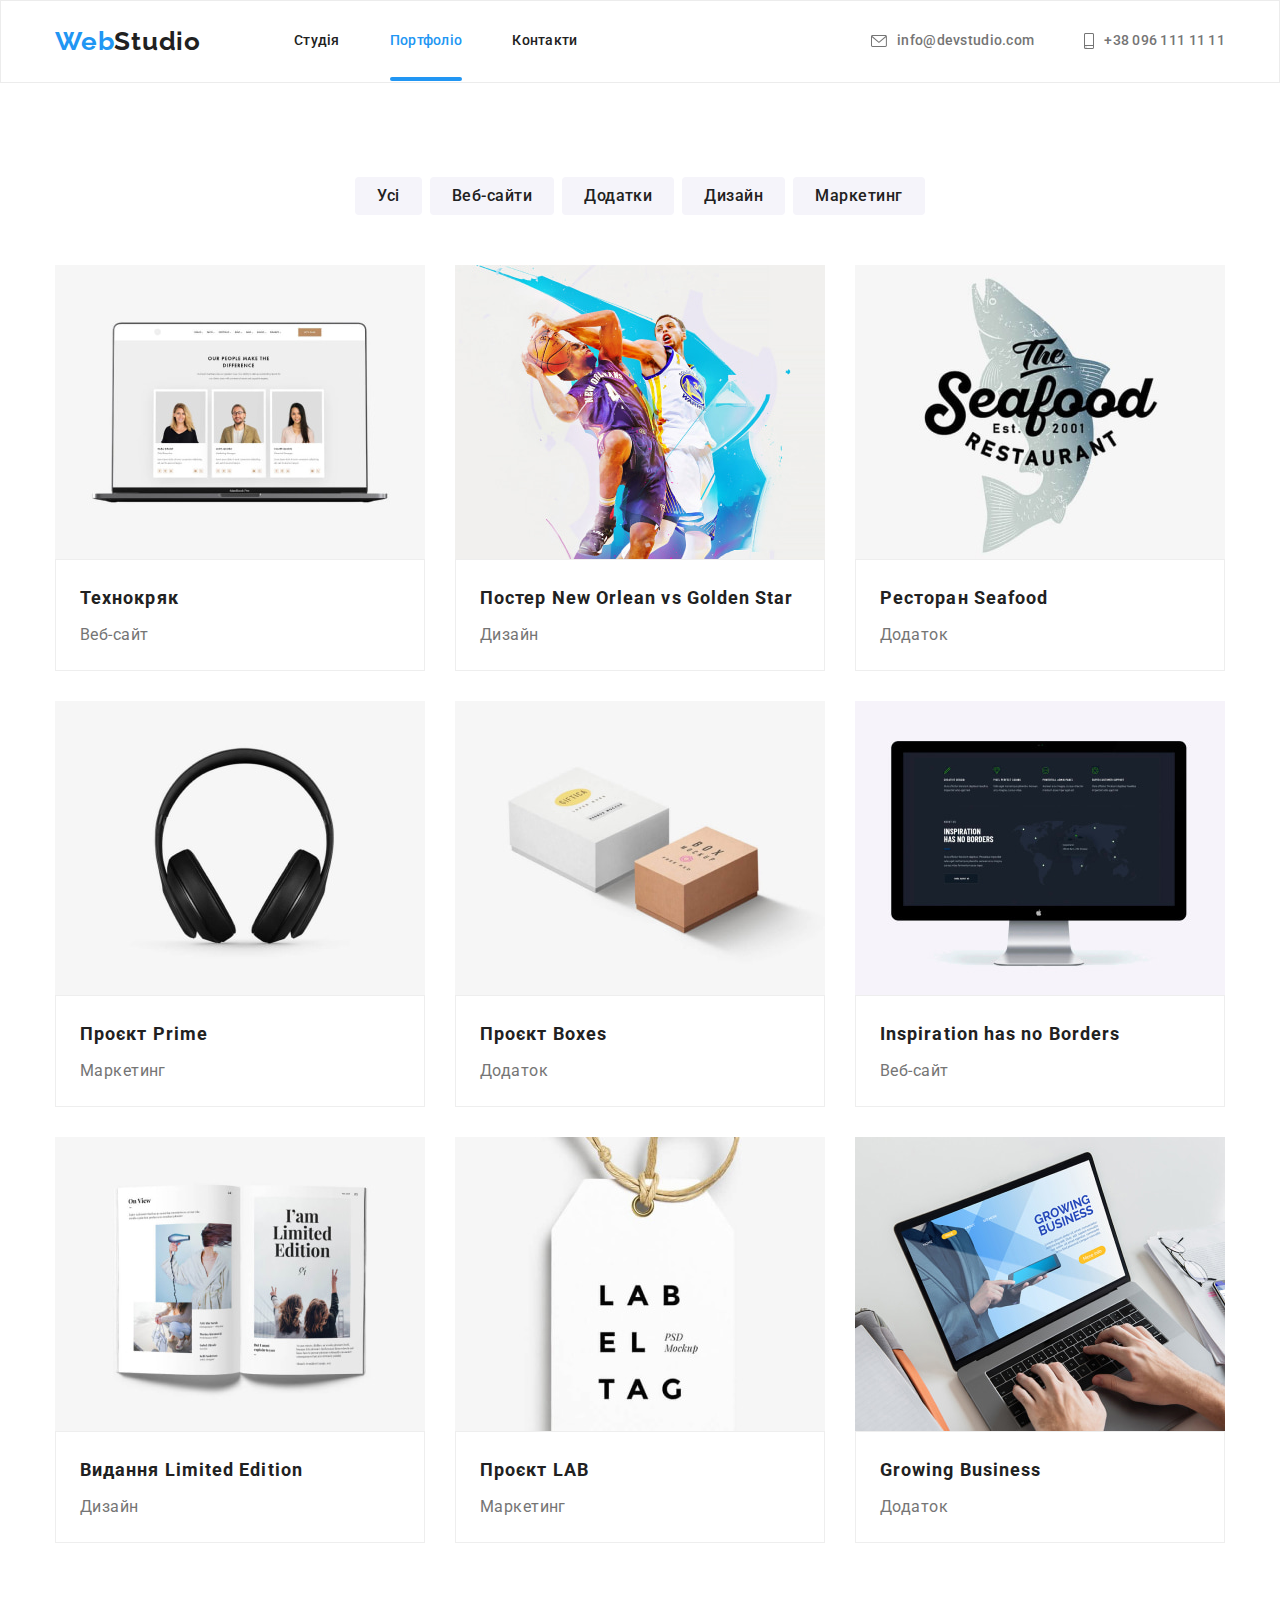
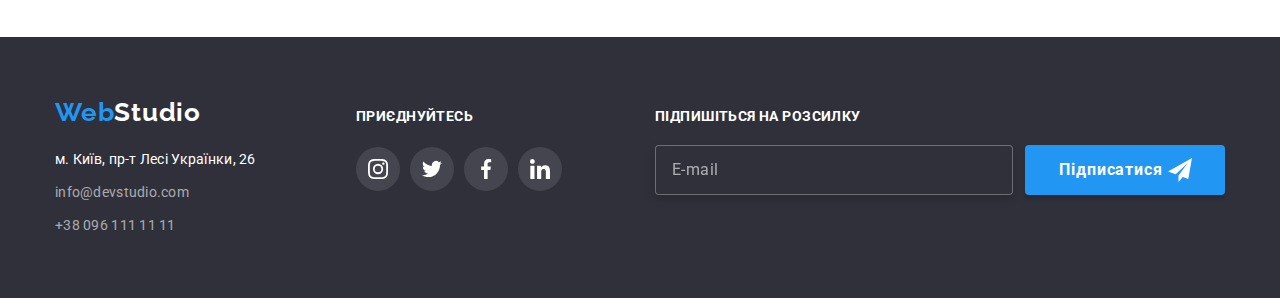
==== portfolio.html @ 5aba40a7 "Initial commit" ====
<!DOCTYPE html>
<html lang="uk">

<head>
  <meta charset="UTF-8" />
  <meta http-equiv="X-UA-Compatible" content="IE=edge" />
  <meta name="viewport" content="width=device-width, initial-scale=1.0" />
  <title>Document</title>
  <link rel="preconnect" href="https://fonts.googleapis.com" />
  <link rel="preconnect" href="https://fonts.gstatic.com" crossorigin />
  <link href="https://fonts.googleapis.com/css2?family=Raleway:wght@700&family=Roboto:wght@400;500;700;900&display=swap"
    rel="stylesheet" />
  <link rel="stylesheet"
    href="https://cdnjs.cloudflare.com/ajax/libs/modern-normalize/1.1.0/modern-normalize.min.css" />
  <!-- <link rel="stylesheet" href="./css/styles.css" /> -->
  <link rel="stylesheet" href="./css/main.min.css">
</head>

<body>
  <!-- Шапка-->
  <header class="header">
    <div class="header__container container">
      <nav class="header__navigation">
        <a href="./index.html" class="logo link">Web<span class="logo__icon">Studio</span> </a>
        <!-- Навигація сайта -->
        <ul class="menu heder__menu list">
          <li class="item "><a href="./index.html" class="link">Студія</a></li>
          <li class="item"><a href="./portfolio.html" class="link current">Портфоліо</a></li>
          <li class="item"><a href="#" class="link">Контакти</a></li>
        </ul>
      </nav>
      <ul class="connect header__connect list">
        <li class="connect__item">
          <a href="mailto:info@devstudio.com" class="connect__link link">
            <svg class="connect__symbol" height="12px" width=" 16px">
              <use href=" ./images/symbol.svg#icon-envelope">
              </use>
            </svg>info@devstudio.com</a>
        </li>
        <li class="connect__item">
          <a href="tel:+380961111111" class="connect__link link">
            <svg class="connect__symbol" width="10px" height="16px">
              <use href=" ./images/symbol.svg#icon-smartphone">
              </use>
            </svg>+38 096 111 11 11
          </a>
        </li>
      </ul>
    </div>
  </header>
  <main>
    <section class="portfolio">
      <div class="container">
        <ul class="portfolio-menu list">
          <li><button type="button" value="Усі" class="portfolio-btn">Усі</button></li>
          <li>
            <button type="button" value="Веб-сайти" class="portfolio-btn">Веб-сайти</button>
          </li>
          <li><button type="button" value="Додатки" class="portfolio-btn">Додатки</button></li>
          <li><button type="button" value="Дизайн" class="portfolio-btn">Дизайн</button></li>
          <li>
            <button type="button" value="Маркетинг" class="portfolio-btn">Маркетинг</button>
          </li>
        </ul>
        <h1 class="visually-hidden">Портфоліо</h1>
        <ul class="portfolio-list list">
          <li class="flex-element">
            <a href="" class="portfolio-link link">
              <div class="portfolio-block">
                <p class="portfolio-text">Ресурс пропонує комплексні пропозиції з різним рівнем функціоналу та сервісів.
                  Все це дозволить
                  відвідувачу отримати
                  вичерпні відомості про компанію чи приватну особу.</p>
                <img class="img" src="./images/portfolio-img-1.jpg" alt="фото з зображенням ноутбуку" width="370" />
              </div>
              <div class="portfolio-item">
                <h2 class="portfolio-title">Технокряк</h2>
                <p class="portfolio-subtitle">Веб-сайт</p>
              </div>
            </a>
          </li>
          <li class="flex-element">
            <a href="" class="portfolio-link link">
              <div class="portfolio-block">
                <p class="portfolio-text">Ресурс пропонує комплексні пропозиції з різним рівнем функціоналу та сервісів.
                  Все
                  це дозволить
                  відвідувачу отримати
                  вичерпні відомості про компанію чи приватну особу.</p>
                <img src="./images/portfolio-img-2.jpg" alt="фото баскетболист кидає м'яч" width="370" />
              </div>
              <div class="portfolio-item">
                <h2 class="portfolio-title">Постер New Orlean vs Golden Star</h2>
                <p class="portfolio-subtitle">Дизайн</p>
              </div>
            </a>
          </li>
          <li class="flex-element">
            <a href="" class="portfolio-link link">
              <div class="portfolio-block">
                <p class="portfolio-text">Ресурс пропонує комплексні пропозиції з різним рівнем функціоналу та сервісів.
                  Все
                  це дозволить
                  відвідувачу отримати
                  вичерпні відомості про компанію чи приватну особу.</p>
                <img src="./images/portfolio-img-3.jpg" alt="логотип siafood" width="370" />
              </div>
              <div class="portfolio-item">
                <h2 class="portfolio-title">Ресторан Seafood</h2>
                <p class="portfolio-subtitle">Додаток</p>
              </div>
            </a>
          </li>
          <li class="flex-element">
            <a href="" class="portfolio-link link">
              <div class="portfolio-block">
                <p class="portfolio-text">Ресурс пропонує комплексні пропозиції з різним рівнем функціоналу та сервісів.
                  Все
                  це дозволить
                  відвідувачу отримати
                  вичерпні відомості про компанію чи приватну особу.</p>
                <img src="./images/portfolio-img-4.jpg" alt="фото навушників" width="370" />
              </div>
              <div class="portfolio-item">
                <h2 class="portfolio-title">Проєкт Prime</h2>
                <p class="portfolio-subtitle">Маркетинг</p>
              </div>
            </a>
          </li>
          <li class="flex-element">
            <a href="" class="portfolio-link link">
              <div class="portfolio-block">
                <p class="portfolio-text">Ресурс пропонує комплексні пропозиції з різним рівнем функціоналу та сервісів.
                  Все
                  це дозволить
                  відвідувачу отримати
                  вичерпні відомості про компанію чи приватну особу.</p>
                <img src="./images/portfolio-img-5.jpg" alt="фото упаковочних боксів" width="370" />
              </div>
              <div class="portfolio-item">
                <h2 class="portfolio-title">Проєкт Boxes</h2>
                <p class="portfolio-subtitle">Додаток</p>
              </div>
            </a>
          </li>
          <li class="flex-element">
            <a href="" class="portfolio-link link">
              <div class="portfolio-block">
                <p class="portfolio-text">Ресурс пропонує комплексні пропозиції з різним рівнем функціоналу та сервісів.
                  Все
                  це дозволить
                  відвідувачу отримати
                  вичерпні відомості про компанію чи приватну особу.</p>
                <img src="./images/portfolio-img-6.jpg" alt="фото комп'ютера Imac" width="370" />
              </div>
              <div class="portfolio-item">
                <h2 class="portfolio-title">Inspiration has no Borders</h2>
                <p class="portfolio-subtitle">Веб-сайт</p>
              </div>
            </a>
          </li>
          <li class="flex-element">
            <a href="" class="portfolio-link link">
              <div class="portfolio-block">
                <p class="portfolio-text">Ресурс пропонує комплексні пропозиції з різним рівнем функціоналу та сервісів.
                  Все
                  це дозволить
                  відвідувачу отримати
                  вичерпні відомості про компанію чи приватну особу.</p>
                <img src="./images/portfolio-img-7.jpg" alt="" width="370" />
              </div>
              <div class="portfolio-item">
                <h2 class="portfolio-title">Видання Limited Edition</h2>
                <p class="portfolio-subtitle">Дизайн</p>
              </div>
            </a>
          </li>
          <li class="flex-element">
            <a href="" class="portfolio-link link">
              <div class="portfolio-block">
                <p class="portfolio-text">Ресурс пропонує комплексні пропозиції з різним рівнем функціоналу та сервісів.
                  Все
                  це дозволить
                  відвідувачу отримати
                  вичерпні відомості про компанію чи приватну особу.</p>
                <img src="./images/portfolio-img-8.jpg" alt="" width="370" />
              </div>
              <div class="portfolio-item">
                <h2 class="portfolio-title">Проєкт LAB</h2>
                <p class="portfolio-subtitle">Маркетинг</p>
              </div>
            </a>
          </li>
          <li class="flex-element">
            <a href="" class="portfolio-link link">
              <div class="portfolio-block">
                <p class="portfolio-text">Ресурс пропонує комплексні пропозиції з різним рівнем функціоналу та сервісів.
                  Все
                  це дозволить
                  відвідувачу отримати
                  вичерпні відомості про компанію чи приватну особу.</p>
                <img src="./images/portfolio-img-9.jpg" alt="" width="370" />
              </div>
              <div class="portfolio-item">
                <h2 class="portfolio-title">Growing Business</h2>
                <p class="portfolio-subtitle">Додаток</p>
              </div>
            </a>
          </li>
        </ul>
      </div>
    </section>
  </main>
  <!------------------------------------ footer ------------------------------------>
  <footer class="footer">
    <div class="container">
      <div class="container-logo">
        <a href="./index.html" class="logo link">Web<span class="footer-logo">Studio</span> </a>
        <address>
          <ul class="footer-link list">
            <li class="footer-item">
              <a href="https://goo.gl/maps/CPtrU1FHBa2aNyZL9" target="_blank" rel="noopener noreferrer nofollow"
                class="portfolio-adress link">м. Київ, пр-т Лесі Українки, 26</a>
            </li>
            <li class="footer-item">
              <a href="mailto:info@devstudio.com" class="portfolio-contacts link">info@devstudio.com</a>
            </li>
            <li class="footer-item">
              <a href="tel:+380961111111" class="portfolio-contacts link">+38 096 111 11 11</a>
            </li>
          </ul>
        </address>
      </div>
      <div class="footer-soc">
        <p class="footer-title">приєднуйтесь</p>
        <ul class="soc-list soc-list__footer list">
          <li class="soc-list__item">
            <a href="" class="soc-list__link soc-link__footer link">
              <svg class="soc-list__icon" width="20px" height="20px">
                <use href="./images/symbol.svg#icon-instagram">
                </use>
              </svg>
            </a>
          </li>
          <li class="soc-list__item">
            <a href="" class="soc-list__link soc-link__footer link">
              <svg class="soc-list__icon" width="20px" height="20px">
                <use href="./images/symbol.svg#icon-twitter"></use>
              </svg>
            </a>
          </li>
          <li class="soc-list__item">
            <a href="" class="soc-list__link soc-link__footer link">
              <svg class="soc-list__icon" width="20px" height="20px">
                <use href="./images/symbol.svg#icon-facebook"></use>
              </svg>
            </a>
          </li>
          <li class="soc-list__item">
            <a href="" class="soc-list__link soc-link__footer link">
              <svg class="soc-list__icon" width="20px" height="20px">
                <use href="./images/symbol.svg#icon-linkedin"></use>
              </svg>
            </a>
            </a>
          </li>
        </ul>
      </div>
      <div class="subscribe-container">
        <p class="subscribe-title">Підпишіться на розсилку</p>
        <form class="subscribe-form">
          <input type="text" name="user-name" class="subscribe-input" id="user-name" placeholder="E-mail">
          <button type="submit" class="subscribe-btn">Підписатися
            <svg class="subscribe-input-icon" width="24px" height="24px">
              <use href="./images/symbol.svg#icon-telegram"></use>
            </svg>
          </button>
        </form>
      </div>
    </div>
  </footer>
</body>

</html>
---- css/main.min.css ----
p,h1,h2,h3,h4,h5,h6{margin:0}ul,ol{margin:0;padding-left:0}button{display:block;cursor:pointer;border:none;border-radius:4px}address{font-style:normal;margin-top:20px}img{display:block}html{box-sizing:border-box}*,*::beffore *::after{box-sizing:inherit}.list{list-style:none;padding-left:0;margin:0}.link{text-decoration:none}body{font-family:Roboto,sans-serif;background-color:#fff;color:#757575;font-size:14px;letter-spacing:.03em}.section__title{margin-top:0;margin-bottom:50px;font-weight:700;font-size:36px;line-height:1.17;text-align:center;color:var(--main-title-color)}.clients-link,.services__text,.soc-list__link,.check-text span,.check-text,.modal-close{align-items:center;justify-content:center}:root{--main-title-color: #212121;--second-title-color: #757575;--main-btn-color: #2196f3;--main-link-color: #2196f3;--transition-timing-function: cubic-bezier(0.4, 0, 0.2, 1)}.visually-hidden{position:absolute;width:1px;height:1px;margin:-1px;border:0;padding:0;white-space:nowrap;-webkit-clip-path:inset(100%);clip-path:inset(100%);clip:rect(0 0 0 0);overflow:hidden;overflow:hidden}.container{margin-left:auto;margin-right:auto;padding:0px 15px;width:1200px}.logo{font-family:"Raleway",sans-serif;font-style:normal;font-weight:700;font-size:26px;line-height:1.19;letter-spacing:.03em;color:var(--main-link-color);transition-property:color;transition-duration:250ms;transition-timing-function:var(--transition-timing-function)}.logo__icon{color:var(--main-title-color);transition-property:color;transition-duration:250ms;transition-timing-function:var(--transition-timing-function)}.logo:hover .logo__icon,.logo:focus .logo__icon{color:var(--main-link-color)}.btn{display:inline-block;min-width:216px;font-family:inherit;font-weight:700;font-size:16px;line-height:1.88;letter-spacing:.06em;color:#fff;background-color:#2196f3;cursor:pointer;box-shadow:0px 4px 4px rgba(0,0,0,.15);border-radius:4px;padding:10px 32px;border:none;transition-property:color background-color;transition-duration:250ms;transition-timing-function:var(--transition-timing-function)}.btn.primary{color:#fff;background-color:#2196f3}.btn.secondary{color:#2196f3;background-color:#fff}.btn:hover,.btn:focus{color:var(--main-btn-color);background-color:#fff}.modal{height:581px;width:528px;background:#fff;position:absolute;top:50%;left:50%;box-shadow:0px 1px 3px rgba(0,0,0,.12),0px 1px 1px rgba(0,0,0,.14),0px 2px 1px rgba(0,0,0,.2);border-radius:4px;padding:40px;transform:scale(1) translate(-50%, -50%);transition:transform 250ms cubic-bezier(0.4, 0, 0.2, 1)}.modal-close{position:absolute;width:30px;height:30px;right:8px;top:8px;border-radius:50%;background:#fff;border:1px solid rgba(0,0,0,.1);display:flex;cursor:pointer;transition-property:fill,background-color;transition-duration:250ms;transition-timing-function:var(--transition-timing-function)}.modal-title{font-weight:700;font-size:20px;line-height:1.15;text-align:center;letter-spacing:.03em;color:#212121;margin-bottom:12px}.modal-close:hover{background-color:var(--main-link-color);fill:#fff}.modal-input{width:100%;height:40px;border:1px solid rgba(33,33,33,.2);border-radius:4px;color:#212121;font-size:16px;padding-left:42px;outline:rgba(0,0,0,0);transition-property:border-color;transition-duration:250ms;transition-timing-function:var(--transition-timing-function)}.modal-input::-moz-placeholder{font-size:12px;line-height:1.17;letter-spacing:.01em;color:rgba(117,117,117,.5)}.modal-input:-ms-input-placeholder{font-size:12px;line-height:1.17;letter-spacing:.01em;color:rgba(117,117,117,.5)}.modal-input::placeholder{font-size:12px;line-height:1.17;letter-spacing:.01em;color:rgba(117,117,117,.5)}.modal-label{font-size:12px;line-height:1.17;letter-spacing:.01em;color:#757575;display:block;margin-bottom:4px}.modal-input-icon{position:absolute;left:12px;top:50%;transform:translateY(-50%);transition-property:fill;transition-duration:250ms;transition-timing-function:var(--transition-timing-function)}.modal-input:focus{border-color:var(--main-link-color)}.modal-input:focus+.modal-input-icon{fill:var(--main-link-color)}.modal-textarea-block{display:block;margin-bottom:4px;font-size:12px}.modal-textarea{width:100%;height:120px;border:1px solid rgba(33,33,33,.2);border-radius:4px;display:block;padding:12px 16px;margin-bottom:20px;resize:none;outline:rgba(0,0,0,0);transition-property:border-color;transition-duration:250ms;transition-timing-function:var(--transition-timing-function)}.modal-textarea:focus{border-color:var(--main-link-color)}.modal-textarea::-moz-placeholder{font-size:12px;line-height:1.17;letter-spacing:.01em;color:rgba(117,117,117,.5)}.modal-textarea:-ms-input-placeholder{font-size:12px;line-height:1.17;letter-spacing:.01em;color:rgba(117,117,117,.5)}.modal-textarea::placeholder{font-size:12px;line-height:1.17;letter-spacing:.01em;color:rgba(117,117,117,.5)}.modal-field{margin-bottom:30px}.modal-btn{display:block;margin:0 auto}.input-label{font-size:12px;line-height:1.17;letter-spacing:.01em;color:#757575}.input-label span{margin-bottom:4px;display:block}.input-wrap{position:relative;margin-bottom:10px}.input-check:focus+.check-text span{border-color:var(--main-link-color)}.check-text{font-size:14px;line-height:1.71;letter-spacing:.03em;color:#757575;display:flex;gap:7px}.check-link{color:var(--main-link-color)}.check-text span{width:16px;height:15px;border:2px solid #212121;border-radius:3px;margin-right:5px;display:flex;fill:rgba(0,0,0,0)}.input-check:checked+.check-text span{background-color:var(--main-link-color);border-color:rgba(0,0,0,0);fill:#fff}.backdrop{position:fixed;top:0;left:0;width:100%;height:100%;opacity:1;background-color:rgba(0,0,0,.6);transition-property:opacity,visibility;transition-duration:250ms;transition-timing-function:var(--transition-timing-function)}.backdrop.is-hidden{opacity:0;visibility:hidden;pointer-events:none}.backdrop.is-hidden .modal{transform:translate(-50%, -50%) scale(0.7)}.subscribe-form{display:flex;position:relative}.subscribe-title{font-weight:700;font-size:14px;line-height:1.14;letter-spacing:.03em;text-transform:uppercase;color:#fff;margin-bottom:20px}.subscribe-input{width:358px;height:50px;margin-right:12px;padding-left:16px;background-color:#2f303a;border:1px solid rgba(255,255,255,.3);filter:drop-shadow(0px 4px 4px rgba(0, 0, 0, 0.15));border-radius:4px;outline:rgba(0,0,0,0);color:#fff;transition-property:border-color;transition-duration:250ms;transition-timing-function:var(--transition-timing-function)}.subscribe-input:focus{border-color:var(--main-link-color)}.subscribe-wrap{height:50px}.subscribe-btn{display:inline-block;position:relative;min-width:200px;font-family:inherit;font-weight:700;font-size:16px;line-height:1.88;letter-spacing:.06em;color:#fff;background-color:#2196f3;cursor:pointer;padding-right:34px;box-shadow:0px 4px 4px rgba(0,0,0,.15);border-radius:4px;border:none;transition-property:color,background-color;transition-duration:250ms;transition-timing-function:var(--transition-timing-function)}.subscribe-btn:hover,.subscribe-btn:focus{color:var(--main-btn-color);background-color:#fff}.subscribe-input-icon{fill:#fff;position:absolute;margin-left:5px;top:50%;transform:translateY(-50%);transition-property:fill;transition-duration:250ms;transition-timing-function:var(--transition-timing-function)}.subscribe-btn:hover .subscribe-input-icon{fill:var(--main-btn-color)}input::-moz-placeholder{font-size:16px;line-height:1.25;letter-spacing:.03em;color:rgba(255,255,255,.6)}input:-ms-input-placeholder{font-size:16px;line-height:1.25;letter-spacing:.03em;color:rgba(255,255,255,.6)}input::placeholder{font-size:16px;line-height:1.25;letter-spacing:.03em;color:rgba(255,255,255,.6)}.soc-list{display:flex;justify-content:center;gap:10px}.soc-list__item{width:44px;height:44px}.soc-list__icon{fill:currentColor}.soc-list__link:hover,.soc-list__link:focus{background-color:var(--main-link-color);color:#fff}.soc-list__link{width:100%;height:100%;border-radius:50%;display:flex}.header{padding:25px 0;border:1px solid #ececec}.header__container{display:flex}.header__navigation{display:flex;align-items:center}.heder__menu{display:flex;margin-left:93px}.menu .item:not(:last-child){margin-right:50px}.menu .link{display:block;color:var(--main-title-color);font-weight:500;line-height:1.14;letter-spacing:.02em;transition-property:color;transition-duration:250ms;transition-timing-function:var(--transition-timing-function)}.menu .link:hover,.menu .link:focus{color:#2196f3}.menu li .current{color:var(--main-link-color)}.header__connect{display:flex;align-items:center;margin-left:auto}.connect .link:hover,.connect .link:focus{color:#2196f3}.connect .connect__item+.connect__item{margin-left:50px}.connect__link{font-weight:500;line-height:1.14;letter-spacing:.02em;color:var(--second-title-color);display:flex;align-items:center;transition-property:color;transition-duration:250ms;transition-timing-function:var(--transition-timing-function)}.connect__symbol{fill:currentColor;margin-right:10px}.connect__symbol:hover,.connect__symbol:focus{color:#2196f3}.item{position:relative}.link.current::after{content:"";position:absolute;bottom:-32px;right:0;display:block;width:100%;height:4px;border-radius:2px;background:#2196f3}.container__hero{padding:200px 0;max-width:1600px;height:600px;margin:0 auto}.hero{background:#2f303a;background-image:linear-gradient(rgba(47, 48, 58, 0.4), rgba(47, 48, 58, 0.4)),url(../images/bg-hero.jpg);text-align:center;background-repeat:no-repeat;background-position:center;background-size:cover}.hero__title{width:696px;margin:0 auto;margin-bottom:30px;font-weight:900;font-size:44px;line-height:1.36;text-align:center;letter-spacing:.06em;text-transform:uppercase;color:#fff}.portfolio{padding:94px 0}.portfolio-menu{display:flex;gap:8px;justify-content:center;margin-bottom:50px}.portfolio-list{display:flex;flex-wrap:wrap;gap:30px}.portfolio-title{font-weight:700;font-size:18px;line-height:2;letter-spacing:.06em;color:var(--main-title-color)}.portfolio-subtitle{font-size:16px;line-height:1.88;color:var(--second-title-color);margin-top:4px}.portfolio-item{padding:20px 24px;border:1px solid #eee}.portfolio-btn{font-weight:500;font-size:16px;line-height:1.62;letter-spacing:.03em;text-align:center;color:var(--main-title-color);background-color:#f5f4fa;cursor:pointer;padding:6px 22px;transition-property:color,background-color,box-shadow;transition-duration:250ms;transition-timing-function:var(--transition-timing-function)}.portfolio-btn:hover,.portfolio-btn:focus{color:#fff;background-color:#2196f3;box-shadow:0px 3px 1px rgba(0,0,0,.1),0px 1px 2px rgba(0,0,0,.08),0px 2px 2px rgba(0,0,0,.12)}.portfolio-adress{line-height:1.71;letter-spacing:.02em;color:#fff;transition-property:color;transition-duration:250ms;transition-timing-function:var(--transition-timing-function)}.portfolio-adress:hover,.portfolio-adress:focus{color:#2196f3}.portfolio-contacts{line-height:1.71;letter-spacing:.02em;color:rgba(255,255,255,.6);transition-property:color,box-shadow;transition-duration:250ms;transition-timing-function:var(--transition-timing-function)}.portfolio-contacts:hover,.portfolio-contacts:focus{color:#2196f3}.portfolio-link{display:block;transition-property:box-shadow;transition-duration:250ms;transition-timing-function:var(--transition-timing-function)}.portfolio-link:hover,.portfolio-link:focus{box-shadow:0px 1px 1px rgba(0,0,0,.12),0px 4px 4px rgba(0,0,0,.06),1px 4px 6px rgba(0,0,0,.16)}.portfolio-link:hover .portfolio-text,.portfolio-link:focus .portfolio-text{transform:translateY(0)}.portfolio-block{position:relative;overflow:hidden}.portfolio .img{display:block;max-width:100%;height:auto}.portfolio .flex-element:nth-child(3n){margin-right:0}.portfolio .flex-element{width:370px}.portfolio-text{width:100%;height:100%;position:absolute;background:rgba(33,150,243,.9);transform:translateY(100%);transition-property:transform;transition-duration:250ms;transition-timing-function:var(--transition-timing-function);padding:20px 43px;font-size:18px;line-height:1.56;letter-spacing:.03em;color:#fff}.benefits__container{margin-bottom:0px;margin-top:0;padding:94px 0}.benefits__block{height:120px;width:270px;background-color:#f5f4fa;margin-bottom:30px;display:flex;align-items:center;justify-content:center;border-radius:4px}.benefits__title{margin-top:0;margin-bottom:10px;font-weight:700;font-size:14px;line-height:1.14;text-transform:uppercase;color:var(--main-title-color);width:270px}.benefits__subtitle{margin-top:0;margin-bottom:0;line-height:1.71;width:270px}.benefits .benefits__list{display:flex;gap:30px}.services__container{padding:94px 0;padding-top:0}.services__list{display:flex;gap:30px}.services__text{font-weight:700;line-height:1.14;text-transform:uppercase;color:#fff;width:370px;height:70px;background-color:rgba(47,48,58,.8);position:absolute;bottom:0;display:flex}.services__item{position:relative}.team-container{padding:94px 0}.team{background:#f5f4fa}.team__list{display:flex;gap:30px}.team__text{padding-top:30px;padding-bottom:30px}.team__title{font-size:16px;line-height:1.19;text-align:center;color:var(--main-title-color)}.team__subtitle{font-weight:400;font-size:16px;line-height:1.19;text-align:center;color:var(--second-title-color);margin-top:10px}.team__blok{background:#fff;box-shadow:0px 1px 3px rgba(0,0,0,.12),0px 1px 1px rgba(0,0,0,.14),0px 2px 1px rgba(0,0,0,.2);border-radius:0px 0px 4px 4px}.soc-list__team{margin-top:16px}.team__soc-link{color:#afb1b8;transition-property:background-color,color;transition-duration:250ms;transition-timing-function:var(--transition-timing-function)}.clients{padding:94px 0}.clients-list{display:flex;gap:30px}.clients-item{width:170px;height:92px}.clients-link{width:100%;height:100%;fill:#afb1b8;display:flex;border:1px solid #afb1b8;border-radius:5px;transition-property:border-color,fill;transition-duration:250ms;transition-timing-function:var(--transition-timing-function)}.clients-link:hover,.clients-link:focus{border-color:var(--main-link-color);fill:var(--main-btn-color)}.footer{background-color:#2f303a;padding:60px 0}.footer .container{display:flex;align-items:baseline}.footer-link{font-style:normal;width:231px;margin-right:70px}.footer-logo{color:#fff;transition-property:color;transition-duration:250ms;transition-timing-function:var(--transition-timing-function)}.footer-item:not(:last-child){margin-bottom:9px}.footer-title{font-weight:700;font-size:14px;line-height:1.14;letter-spacing:.03em;text-transform:uppercase;color:#fff}.footer-soc{margin-right:auto}.logo:hover .footer-logo,.logo:focus .footer-logo{color:var(--main-link-color)}.soc-link__footer{color:#fff;background-color:rgba(255,255,255,.1);transition-property:background-color;transition-duration:250ms;transition-timing-function:var(--transition-timing-function)}.soc-link__footer:hover,.soc-link__footer:focus{background-color:var(--main-link-color)}.soc-list__footer{margin-top:22px}/*# sourceMappingURL=main.min.css.map */
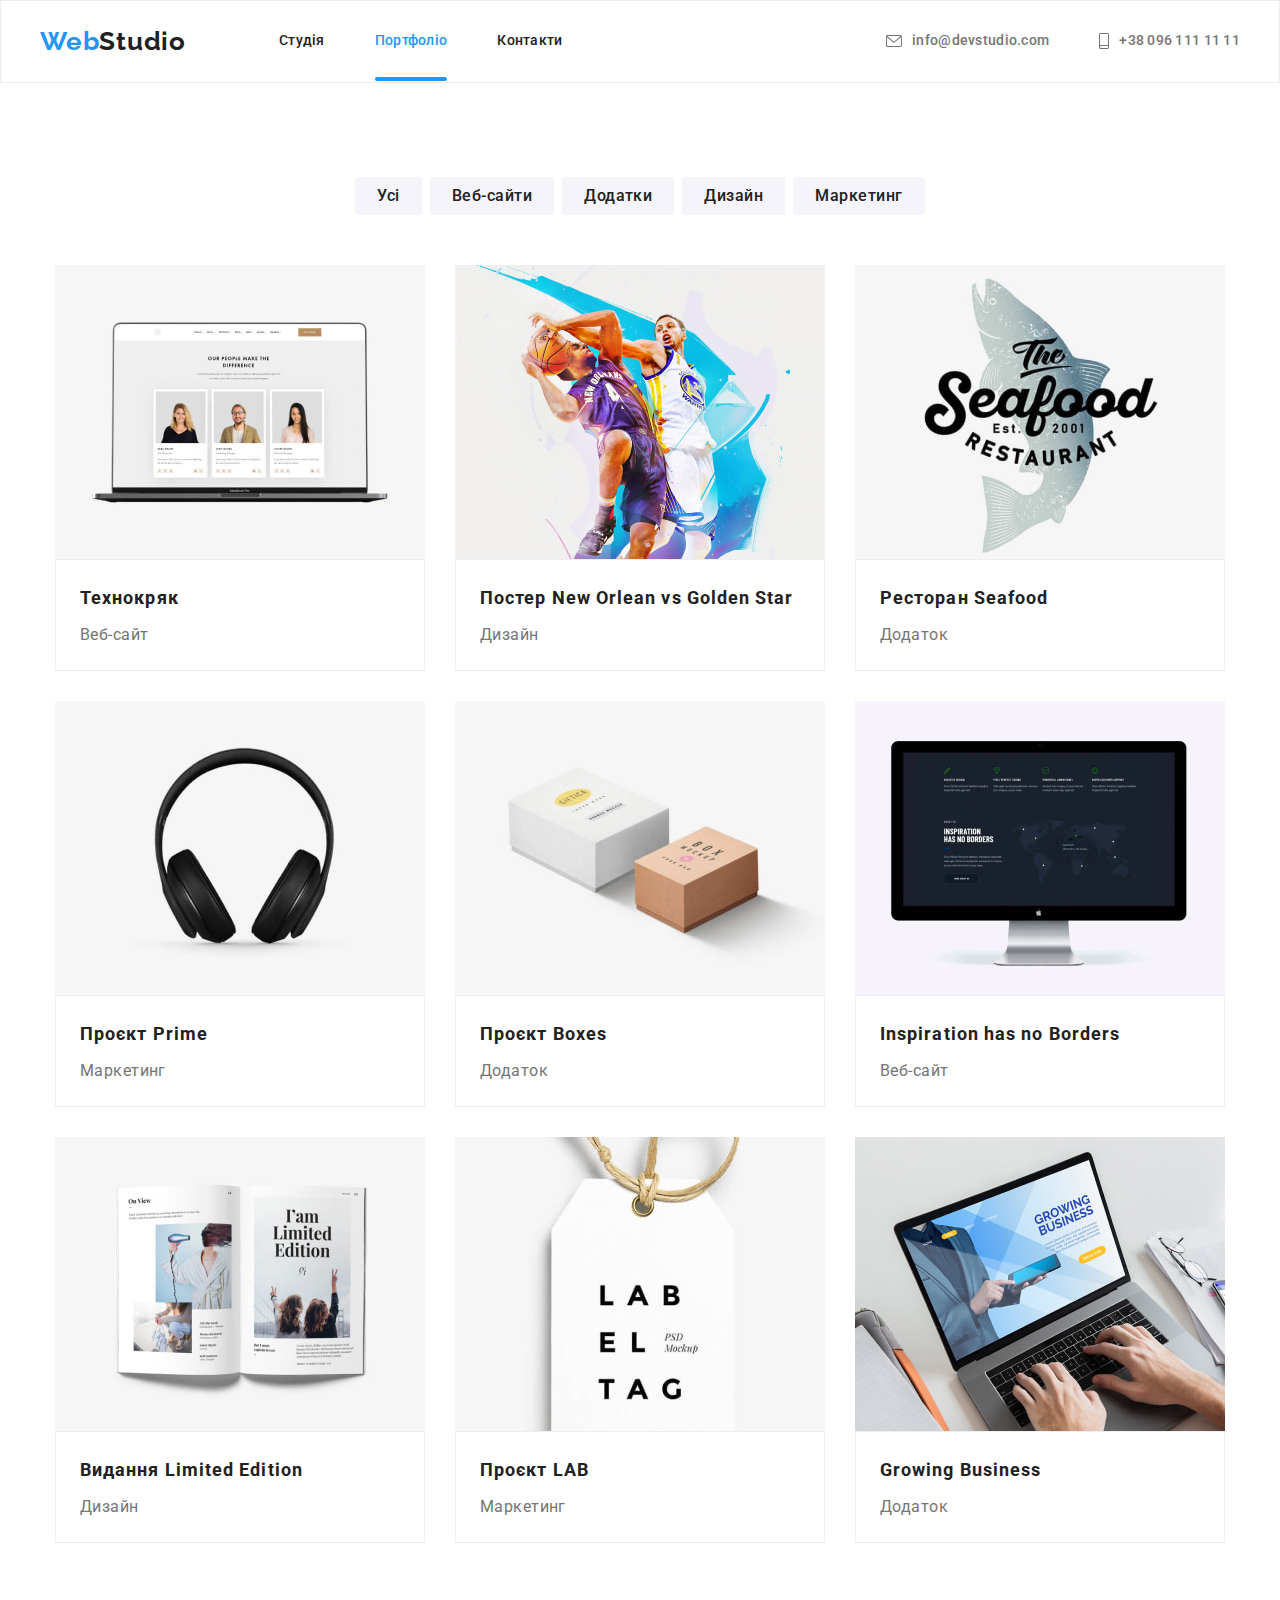
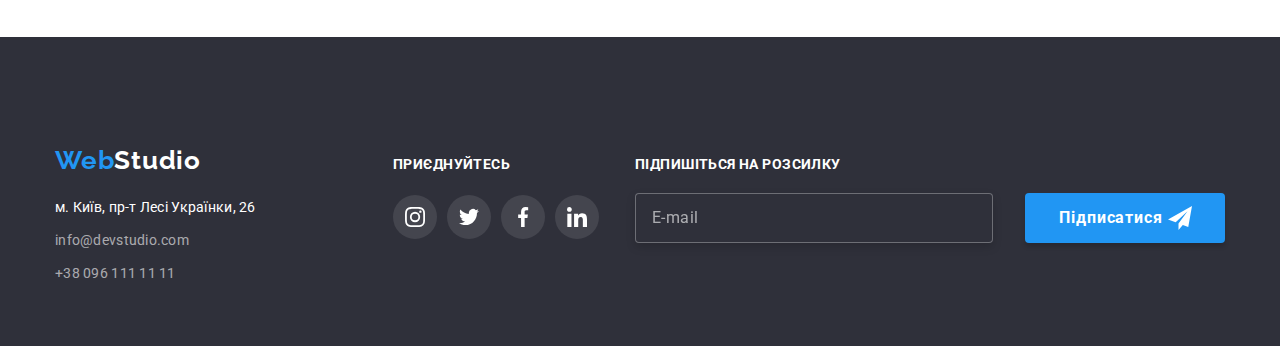
==== commit b8f00c3c: "hw-08_v3" ====
--- a/portfolio.html
+++ b/portfolio.html
@@ -23,10 +23,10 @@
       <nav class="header__navigation">
         <a href="./index.html" class="logo link">Web<span class="logo__icon">Studio</span> </a>
         <!-- Навигація сайта -->
-        <ul class="menu heder__menu list">
-          <li class="item "><a href="./index.html" class="link">Студія</a></li>
-          <li class="item"><a href="./portfolio.html" class="link current">Портфоліо</a></li>
-          <li class="item"><a href="#" class="link">Контакти</a></li>
+        <ul class="menu header__menu list">
+          <li class="menu__item"><a href="./index.html" class="link">Студія</a></li>
+          <li class="menu__item"><a href="./portfolio.html" class="link current">Портфоліо</a></li>
+          <li class="menu__item"><a href="#" class="link">Контакти</a></li>
         </ul>
       </nav>
       <ul class="connect header__connect list">
--- a/css/main.min.css
+++ b/css/main.min.css
@@ -1 +1 @@
-p,h1,h2,h3,h4,h5,h6{margin:0}ul,ol{margin:0;padding-left:0}button{display:block;cursor:pointer;border:none;border-radius:4px}address{font-style:normal;margin-top:20px}img{display:block}html{box-sizing:border-box}*,*::beffore *::after{box-sizing:inherit}.list{list-style:none;padding-left:0;margin:0}.link{text-decoration:none}body{font-family:Roboto,sans-serif;background-color:#fff;color:#757575;font-size:14px;letter-spacing:.03em}.section__title{margin-top:0;margin-bottom:50px;font-weight:700;font-size:36px;line-height:1.17;text-align:center;color:var(--main-title-color)}.clients-link,.services__text,.soc-list__link,.check-text span,.check-text,.modal-close{align-items:center;justify-content:center}:root{--main-title-color: #212121;--second-title-color: #757575;--main-btn-color: #2196f3;--main-link-color: #2196f3;--transition-timing-function: cubic-bezier(0.4, 0, 0.2, 1)}.visually-hidden{position:absolute;width:1px;height:1px;margin:-1px;border:0;padding:0;white-space:nowrap;-webkit-clip-path:inset(100%);clip-path:inset(100%);clip:rect(0 0 0 0);overflow:hidden;overflow:hidden}.container{margin-left:auto;margin-right:auto;padding:0px 15px;width:1200px}.logo{font-family:"Raleway",sans-serif;font-style:normal;font-weight:700;font-size:26px;line-height:1.19;letter-spacing:.03em;color:var(--main-link-color);transition-property:color;transition-duration:250ms;transition-timing-function:var(--transition-timing-function)}.logo__icon{color:var(--main-title-color);transition-property:color;transition-duration:250ms;transition-timing-function:var(--transition-timing-function)}.logo:hover .logo__icon,.logo:focus .logo__icon{color:var(--main-link-color)}.btn{display:inline-block;min-width:216px;font-family:inherit;font-weight:700;font-size:16px;line-height:1.88;letter-spacing:.06em;color:#fff;background-color:#2196f3;cursor:pointer;box-shadow:0px 4px 4px rgba(0,0,0,.15);border-radius:4px;padding:10px 32px;border:none;transition-property:color background-color;transition-duration:250ms;transition-timing-function:var(--transition-timing-function)}.btn.primary{color:#fff;background-color:#2196f3}.btn.secondary{color:#2196f3;background-color:#fff}.btn:hover,.btn:focus{color:var(--main-btn-color);background-color:#fff}.modal{height:581px;width:528px;background:#fff;position:absolute;top:50%;left:50%;box-shadow:0px 1px 3px rgba(0,0,0,.12),0px 1px 1px rgba(0,0,0,.14),0px 2px 1px rgba(0,0,0,.2);border-radius:4px;padding:40px;transform:scale(1) translate(-50%, -50%);transition:transform 250ms cubic-bezier(0.4, 0, 0.2, 1)}.modal-close{position:absolute;width:30px;height:30px;right:8px;top:8px;border-radius:50%;background:#fff;border:1px solid rgba(0,0,0,.1);display:flex;cursor:pointer;transition-property:fill,background-color;transition-duration:250ms;transition-timing-function:var(--transition-timing-function)}.modal-title{font-weight:700;font-size:20px;line-height:1.15;text-align:center;letter-spacing:.03em;color:#212121;margin-bottom:12px}.modal-close:hover{background-color:var(--main-link-color);fill:#fff}.modal-input{width:100%;height:40px;border:1px solid rgba(33,33,33,.2);border-radius:4px;color:#212121;font-size:16px;padding-left:42px;outline:rgba(0,0,0,0);transition-property:border-color;transition-duration:250ms;transition-timing-function:var(--transition-timing-function)}.modal-input::-moz-placeholder{font-size:12px;line-height:1.17;letter-spacing:.01em;color:rgba(117,117,117,.5)}.modal-input:-ms-input-placeholder{font-size:12px;line-height:1.17;letter-spacing:.01em;color:rgba(117,117,117,.5)}.modal-input::placeholder{font-size:12px;line-height:1.17;letter-spacing:.01em;color:rgba(117,117,117,.5)}.modal-label{font-size:12px;line-height:1.17;letter-spacing:.01em;color:#757575;display:block;margin-bottom:4px}.modal-input-icon{position:absolute;left:12px;top:50%;transform:translateY(-50%);transition-property:fill;transition-duration:250ms;transition-timing-function:var(--transition-timing-function)}.modal-input:focus{border-color:var(--main-link-color)}.modal-input:focus+.modal-input-icon{fill:var(--main-link-color)}.modal-textarea-block{display:block;margin-bottom:4px;font-size:12px}.modal-textarea{width:100%;height:120px;border:1px solid rgba(33,33,33,.2);border-radius:4px;display:block;padding:12px 16px;margin-bottom:20px;resize:none;outline:rgba(0,0,0,0);transition-property:border-color;transition-duration:250ms;transition-timing-function:var(--transition-timing-function)}.modal-textarea:focus{border-color:var(--main-link-color)}.modal-textarea::-moz-placeholder{font-size:12px;line-height:1.17;letter-spacing:.01em;color:rgba(117,117,117,.5)}.modal-textarea:-ms-input-placeholder{font-size:12px;line-height:1.17;letter-spacing:.01em;color:rgba(117,117,117,.5)}.modal-textarea::placeholder{font-size:12px;line-height:1.17;letter-spacing:.01em;color:rgba(117,117,117,.5)}.modal-field{margin-bottom:30px}.modal-btn{display:block;margin:0 auto}.input-label{font-size:12px;line-height:1.17;letter-spacing:.01em;color:#757575}.input-label span{margin-bottom:4px;display:block}.input-wrap{position:relative;margin-bottom:10px}.input-check:focus+.check-text span{border-color:var(--main-link-color)}.check-text{font-size:14px;line-height:1.71;letter-spacing:.03em;color:#757575;display:flex;gap:7px}.check-link{color:var(--main-link-color)}.check-text span{width:16px;height:15px;border:2px solid #212121;border-radius:3px;margin-right:5px;display:flex;fill:rgba(0,0,0,0)}.input-check:checked+.check-text span{background-color:var(--main-link-color);border-color:rgba(0,0,0,0);fill:#fff}.backdrop{position:fixed;top:0;left:0;width:100%;height:100%;opacity:1;background-color:rgba(0,0,0,.6);transition-property:opacity,visibility;transition-duration:250ms;transition-timing-function:var(--transition-timing-function)}.backdrop.is-hidden{opacity:0;visibility:hidden;pointer-events:none}.backdrop.is-hidden .modal{transform:translate(-50%, -50%) scale(0.7)}.subscribe-form{display:flex;position:relative}.subscribe-title{font-weight:700;font-size:14px;line-height:1.14;letter-spacing:.03em;text-transform:uppercase;color:#fff;margin-bottom:20px}.subscribe-input{width:358px;height:50px;margin-right:12px;padding-left:16px;background-color:#2f303a;border:1px solid rgba(255,255,255,.3);filter:drop-shadow(0px 4px 4px rgba(0, 0, 0, 0.15));border-radius:4px;outline:rgba(0,0,0,0);color:#fff;transition-property:border-color;transition-duration:250ms;transition-timing-function:var(--transition-timing-function)}.subscribe-input:focus{border-color:var(--main-link-color)}.subscribe-wrap{height:50px}.subscribe-btn{display:inline-block;position:relative;min-width:200px;font-family:inherit;font-weight:700;font-size:16px;line-height:1.88;letter-spacing:.06em;color:#fff;background-color:#2196f3;cursor:pointer;padding-right:34px;box-shadow:0px 4px 4px rgba(0,0,0,.15);border-radius:4px;border:none;transition-property:color,background-color;transition-duration:250ms;transition-timing-function:var(--transition-timing-function)}.subscribe-btn:hover,.subscribe-btn:focus{color:var(--main-btn-color);background-color:#fff}.subscribe-input-icon{fill:#fff;position:absolute;margin-left:5px;top:50%;transform:translateY(-50%);transition-property:fill;transition-duration:250ms;transition-timing-function:var(--transition-timing-function)}.subscribe-btn:hover .subscribe-input-icon{fill:var(--main-btn-color)}input::-moz-placeholder{font-size:16px;line-height:1.25;letter-spacing:.03em;color:rgba(255,255,255,.6)}input:-ms-input-placeholder{font-size:16px;line-height:1.25;letter-spacing:.03em;color:rgba(255,255,255,.6)}input::placeholder{font-size:16px;line-height:1.25;letter-spacing:.03em;color:rgba(255,255,255,.6)}.soc-list{display:flex;justify-content:center;gap:10px}.soc-list__item{width:44px;height:44px}.soc-list__icon{fill:currentColor}.soc-list__link:hover,.soc-list__link:focus{background-color:var(--main-link-color);color:#fff}.soc-list__link{width:100%;height:100%;border-radius:50%;display:flex}.header{padding:25px 0;border:1px solid #ececec}.header__container{display:flex}.header__navigation{display:flex;align-items:center}.heder__menu{display:flex;margin-left:93px}.menu .item:not(:last-child){margin-right:50px}.menu .link{display:block;color:var(--main-title-color);font-weight:500;line-height:1.14;letter-spacing:.02em;transition-property:color;transition-duration:250ms;transition-timing-function:var(--transition-timing-function)}.menu .link:hover,.menu .link:focus{color:#2196f3}.menu li .current{color:var(--main-link-color)}.header__connect{display:flex;align-items:center;margin-left:auto}.connect .link:hover,.connect .link:focus{color:#2196f3}.connect .connect__item+.connect__item{margin-left:50px}.connect__link{font-weight:500;line-height:1.14;letter-spacing:.02em;color:var(--second-title-color);display:flex;align-items:center;transition-property:color;transition-duration:250ms;transition-timing-function:var(--transition-timing-function)}.connect__symbol{fill:currentColor;margin-right:10px}.connect__symbol:hover,.connect__symbol:focus{color:#2196f3}.item{position:relative}.link.current::after{content:"";position:absolute;bottom:-32px;right:0;display:block;width:100%;height:4px;border-radius:2px;background:#2196f3}.container__hero{padding:200px 0;max-width:1600px;height:600px;margin:0 auto}.hero{background:#2f303a;background-image:linear-gradient(rgba(47, 48, 58, 0.4), rgba(47, 48, 58, 0.4)),url(../images/bg-hero.jpg);text-align:center;background-repeat:no-repeat;background-position:center;background-size:cover}.hero__title{width:696px;margin:0 auto;margin-bottom:30px;font-weight:900;font-size:44px;line-height:1.36;text-align:center;letter-spacing:.06em;text-transform:uppercase;color:#fff}.portfolio{padding:94px 0}.portfolio-menu{display:flex;gap:8px;justify-content:center;margin-bottom:50px}.portfolio-list{display:flex;flex-wrap:wrap;gap:30px}.portfolio-title{font-weight:700;font-size:18px;line-height:2;letter-spacing:.06em;color:var(--main-title-color)}.portfolio-subtitle{font-size:16px;line-height:1.88;color:var(--second-title-color);margin-top:4px}.portfolio-item{padding:20px 24px;border:1px solid #eee}.portfolio-btn{font-weight:500;font-size:16px;line-height:1.62;letter-spacing:.03em;text-align:center;color:var(--main-title-color);background-color:#f5f4fa;cursor:pointer;padding:6px 22px;transition-property:color,background-color,box-shadow;transition-duration:250ms;transition-timing-function:var(--transition-timing-function)}.portfolio-btn:hover,.portfolio-btn:focus{color:#fff;background-color:#2196f3;box-shadow:0px 3px 1px rgba(0,0,0,.1),0px 1px 2px rgba(0,0,0,.08),0px 2px 2px rgba(0,0,0,.12)}.portfolio-adress{line-height:1.71;letter-spacing:.02em;color:#fff;transition-property:color;transition-duration:250ms;transition-timing-function:var(--transition-timing-function)}.portfolio-adress:hover,.portfolio-adress:focus{color:#2196f3}.portfolio-contacts{line-height:1.71;letter-spacing:.02em;color:rgba(255,255,255,.6);transition-property:color,box-shadow;transition-duration:250ms;transition-timing-function:var(--transition-timing-function)}.portfolio-contacts:hover,.portfolio-contacts:focus{color:#2196f3}.portfolio-link{display:block;transition-property:box-shadow;transition-duration:250ms;transition-timing-function:var(--transition-timing-function)}.portfolio-link:hover,.portfolio-link:focus{box-shadow:0px 1px 1px rgba(0,0,0,.12),0px 4px 4px rgba(0,0,0,.06),1px 4px 6px rgba(0,0,0,.16)}.portfolio-link:hover .portfolio-text,.portfolio-link:focus .portfolio-text{transform:translateY(0)}.portfolio-block{position:relative;overflow:hidden}.portfolio .img{display:block;max-width:100%;height:auto}.portfolio .flex-element:nth-child(3n){margin-right:0}.portfolio .flex-element{width:370px}.portfolio-text{width:100%;height:100%;position:absolute;background:rgba(33,150,243,.9);transform:translateY(100%);transition-property:transform;transition-duration:250ms;transition-timing-function:var(--transition-timing-function);padding:20px 43px;font-size:18px;line-height:1.56;letter-spacing:.03em;color:#fff}.benefits__container{margin-bottom:0px;margin-top:0;padding:94px 0}.benefits__block{height:120px;width:270px;background-color:#f5f4fa;margin-bottom:30px;display:flex;align-items:center;justify-content:center;border-radius:4px}.benefits__title{margin-top:0;margin-bottom:10px;font-weight:700;font-size:14px;line-height:1.14;text-transform:uppercase;color:var(--main-title-color);width:270px}.benefits__subtitle{margin-top:0;margin-bottom:0;line-height:1.71;width:270px}.benefits .benefits__list{display:flex;gap:30px}.services__container{padding:94px 0;padding-top:0}.services__list{display:flex;gap:30px}.services__text{font-weight:700;line-height:1.14;text-transform:uppercase;color:#fff;width:370px;height:70px;background-color:rgba(47,48,58,.8);position:absolute;bottom:0;display:flex}.services__item{position:relative}.team-container{padding:94px 0}.team{background:#f5f4fa}.team__list{display:flex;gap:30px}.team__text{padding-top:30px;padding-bottom:30px}.team__title{font-size:16px;line-height:1.19;text-align:center;color:var(--main-title-color)}.team__subtitle{font-weight:400;font-size:16px;line-height:1.19;text-align:center;color:var(--second-title-color);margin-top:10px}.team__blok{background:#fff;box-shadow:0px 1px 3px rgba(0,0,0,.12),0px 1px 1px rgba(0,0,0,.14),0px 2px 1px rgba(0,0,0,.2);border-radius:0px 0px 4px 4px}.soc-list__team{margin-top:16px}.team__soc-link{color:#afb1b8;transition-property:background-color,color;transition-duration:250ms;transition-timing-function:var(--transition-timing-function)}.clients{padding:94px 0}.clients-list{display:flex;gap:30px}.clients-item{width:170px;height:92px}.clients-link{width:100%;height:100%;fill:#afb1b8;display:flex;border:1px solid #afb1b8;border-radius:5px;transition-property:border-color,fill;transition-duration:250ms;transition-timing-function:var(--transition-timing-function)}.clients-link:hover,.clients-link:focus{border-color:var(--main-link-color);fill:var(--main-btn-color)}.footer{background-color:#2f303a;padding:60px 0}.footer .container{display:flex;align-items:baseline}.footer-link{font-style:normal;width:231px;margin-right:70px}.footer-logo{color:#fff;transition-property:color;transition-duration:250ms;transition-timing-function:var(--transition-timing-function)}.footer-item:not(:last-child){margin-bottom:9px}.footer-title{font-weight:700;font-size:14px;line-height:1.14;letter-spacing:.03em;text-transform:uppercase;color:#fff}.footer-soc{margin-right:auto}.logo:hover .footer-logo,.logo:focus .footer-logo{color:var(--main-link-color)}.soc-link__footer{color:#fff;background-color:rgba(255,255,255,.1);transition-property:background-color;transition-duration:250ms;transition-timing-function:var(--transition-timing-function)}.soc-link__footer:hover,.soc-link__footer:focus{background-color:var(--main-link-color)}.soc-list__footer{margin-top:22px}/*# sourceMappingURL=main.min.css.map */+p,h1,h2,h3,h4,h5,h6{margin:0}ul,ol{margin:0;padding-left:0}button{display:block;cursor:pointer;border:none;border-radius:4px}address{font-style:normal;margin-top:20px}img{display:block}html{box-sizing:border-box}*,*::beffore *::after{box-sizing:inherit}.list{list-style:none;padding-left:0;margin:0}.link{text-decoration:none}body{font-family:Roboto,sans-serif;background-color:#fff;color:#757575;font-size:14px;letter-spacing:.03em}.section__title{margin-top:0;margin-bottom:50px;font-weight:700;font-size:28px;line-height:1.17;text-align:center;color:var(--main-title-color)}@media screen and (min-width: 1200px){.section__title{font-size:36px}}.clients-link,.services__text,.soc-list__link,.check-text span,.check-text,.modal-close{align-items:center;justify-content:center}:root{--main-title-color: #212121;--second-title-color: #757575;--main-btn-color: #2196f3;--main-link-color: #2196f3;--transition-timing-function: cubic-bezier(0.4, 0, 0.2, 1)}.visually-hidden{position:absolute;width:1px;height:1px;margin:-1px;border:0;padding:0;white-space:nowrap;-webkit-clip-path:inset(100%);clip-path:inset(100%);clip:rect(0 0 0 0);overflow:hidden;overflow:hidden}.container{margin-left:auto;margin-right:auto;padding:0px 15px}@media screen and (min-width: 1200px){.container{max-width:1200px}}.logo{font-family:"Raleway",sans-serif;font-style:normal;font-weight:700;font-size:26px;line-height:1.19;letter-spacing:.03em;color:var(--main-link-color);transition-property:color;transition-duration:250ms;transition-timing-function:var(--transition-timing-function)}.logo__icon{color:var(--main-title-color);transition-property:color;transition-duration:250ms;transition-timing-function:var(--transition-timing-function)}.logo:hover .logo__icon,.logo:focus .logo__icon{color:var(--main-link-color)}.btn{display:inline-block;min-width:216px;font-family:inherit;font-weight:700;font-size:16px;line-height:1.88;letter-spacing:.06em;color:#fff;background-color:#2196f3;cursor:pointer;box-shadow:0px 4px 4px rgba(0,0,0,.15);border-radius:4px;padding:10px 32px;border:none;transition-property:color background-color;transition-duration:250ms;transition-timing-function:var(--transition-timing-function)}.btn.primary{color:#fff;background-color:#2196f3}.btn.secondary{color:#2196f3;background-color:#fff}.btn:hover,.btn:focus{color:var(--main-btn-color);background-color:#fff}.modal{height:581px;width:528px;background:#fff;position:absolute;top:50%;left:50%;box-shadow:0px 1px 3px rgba(0,0,0,.12),0px 1px 1px rgba(0,0,0,.14),0px 2px 1px rgba(0,0,0,.2);border-radius:4px;padding:40px;transform:scale(1) translate(-50%, -50%);transition:transform 250ms cubic-bezier(0.4, 0, 0.2, 1)}.modal-close{position:absolute;width:30px;height:30px;right:8px;top:8px;border-radius:50%;background:#fff;border:1px solid rgba(0,0,0,.1);display:flex;cursor:pointer;transition-property:fill,background-color;transition-duration:250ms;transition-timing-function:var(--transition-timing-function)}.modal-title{font-weight:700;font-size:20px;line-height:1.15;text-align:center;letter-spacing:.03em;color:#212121;margin-bottom:12px}.modal-close:hover{background-color:var(--main-link-color);fill:#fff}.modal-input{width:100%;height:40px;border:1px solid rgba(33,33,33,.2);border-radius:4px;color:#212121;font-size:16px;padding-left:42px;outline:rgba(0,0,0,0);transition-property:border-color;transition-duration:250ms;transition-timing-function:var(--transition-timing-function)}.modal-input::-moz-placeholder{font-size:12px;line-height:1.17;letter-spacing:.01em;color:rgba(117,117,117,.5)}.modal-input:-ms-input-placeholder{font-size:12px;line-height:1.17;letter-spacing:.01em;color:rgba(117,117,117,.5)}.modal-input::placeholder{font-size:12px;line-height:1.17;letter-spacing:.01em;color:rgba(117,117,117,.5)}.modal-label{font-size:12px;line-height:1.17;letter-spacing:.01em;color:#757575;display:block;margin-bottom:4px}.modal-input-icon{position:absolute;left:12px;top:50%;transform:translateY(-50%);transition-property:fill;transition-duration:250ms;transition-timing-function:var(--transition-timing-function)}.modal-input:focus{border-color:var(--main-link-color)}.modal-input:focus+.modal-input-icon{fill:var(--main-link-color)}.modal-textarea-block{display:block;margin-bottom:4px;font-size:12px}.modal-textarea{width:100%;height:120px;border:1px solid rgba(33,33,33,.2);border-radius:4px;display:block;padding:12px 16px;margin-bottom:20px;resize:none;outline:rgba(0,0,0,0);transition-property:border-color;transition-duration:250ms;transition-timing-function:var(--transition-timing-function)}.modal-textarea:focus{border-color:var(--main-link-color)}.modal-textarea::-moz-placeholder{font-size:12px;line-height:1.17;letter-spacing:.01em;color:rgba(117,117,117,.5)}.modal-textarea:-ms-input-placeholder{font-size:12px;line-height:1.17;letter-spacing:.01em;color:rgba(117,117,117,.5)}.modal-textarea::placeholder{font-size:12px;line-height:1.17;letter-spacing:.01em;color:rgba(117,117,117,.5)}.modal-field{margin-bottom:30px}.modal-btn{display:block;margin:0 auto}.input-label{font-size:12px;line-height:1.17;letter-spacing:.01em;color:#757575}.input-label span{margin-bottom:4px;display:block}.input-wrap{position:relative;margin-bottom:10px}.input-check:focus+.check-text span{border-color:var(--main-link-color)}.check-text{font-size:14px;line-height:1.71;letter-spacing:.03em;color:#757575;display:flex;gap:7px}.check-link{color:var(--main-link-color)}.check-text span{width:16px;height:15px;border:2px solid #212121;border-radius:3px;margin-right:5px;display:flex;fill:rgba(0,0,0,0)}.input-check:checked+.check-text span{background-color:var(--main-link-color);border-color:rgba(0,0,0,0);fill:#fff}.backdrop{position:fixed;top:0;left:0;width:100%;height:100%;opacity:1;background-color:rgba(0,0,0,.6);transition-property:opacity,visibility;transition-duration:250ms;transition-timing-function:var(--transition-timing-function)}.backdrop.is-hidden{opacity:0;visibility:hidden;pointer-events:none}.backdrop.is-hidden .modal{transform:translate(-50%, -50%) scale(0.7)}.subscribe-form{display:flex;position:relative}@media screen and (min-width: 320px){.subscribe-form{justify-content:center;flex-wrap:wrap;gap:20px}}@media screen and (min-width: 768px){.subscribe-form{justify-content:center;flex-wrap:wrap;gap:20px}}.subscribe-title{font-weight:700;font-size:14px;line-height:1.14;letter-spacing:.03em;text-transform:uppercase;color:#fff;margin-bottom:20px}@media screen and (min-width: 768px){.subscribe-title{margin-top:60px}}.subscribe-input{height:50px;padding-left:16px;background-color:#2f303a;border:1px solid rgba(255,255,255,.3);filter:drop-shadow(0px 4px 4px rgba(0, 0, 0, 0.15));border-radius:4px;outline:rgba(0,0,0,0);color:#fff;transition-property:border-color;transition-duration:250ms;transition-timing-function:var(--transition-timing-function)}@media screen and (min-width: 320px){.subscribe-input{width:100%}}@media screen and (min-width: 768px){.subscribe-input{width:450}}@media screen and (min-width: 1200px){.subscribe-input{width:358px;margin-right:12px}}.subscribe-input:focus{border-color:var(--main-link-color)}.subscribe-wrap{height:50px}.subscribe-btn{display:inline-block;position:relative;min-width:200px;height:50px;font-family:inherit;font-weight:700;font-size:16px;line-height:1.88;letter-spacing:.06em;color:#fff;background-color:#2196f3;cursor:pointer;padding-right:34px;box-shadow:0px 4px 4px rgba(0,0,0,.15);border-radius:4px;border:none;transition-property:color,background-color;transition-duration:250ms;transition-timing-function:var(--transition-timing-function)}.subscribe-btn:hover,.subscribe-btn:focus{color:var(--main-btn-color);background-color:#fff}.subscribe-input-icon{fill:#fff;position:absolute;margin-left:5px;top:50%;transform:translateY(-50%);transition-property:fill;transition-duration:250ms;transition-timing-function:var(--transition-timing-function)}.subscribe-btn:hover .subscribe-input-icon{fill:var(--main-btn-color)}input::-moz-placeholder{font-size:16px;line-height:1.25;letter-spacing:.03em;color:rgba(255,255,255,.6)}input:-ms-input-placeholder{font-size:16px;line-height:1.25;letter-spacing:.03em;color:rgba(255,255,255,.6)}input::placeholder{font-size:16px;line-height:1.25;letter-spacing:.03em;color:rgba(255,255,255,.6)}.soc-list{display:flex;justify-content:center;gap:10px}.soc-list__item{width:44px;height:44px}.soc-list__icon{fill:currentColor}.soc-list__link:hover,.soc-list__link:focus{background-color:var(--main-link-color);color:#fff}.soc-list__link{width:100%;height:100%;border-radius:50%;display:flex}.header{border:1px solid #ececec}.header__container{padding:25px 0;display:flex}.header__navigation{display:flex;align-items:center}.header__menu{display:flex;margin-left:93px}.header__connect{display:flex;align-items:center;margin-left:auto}.menu .menu__item:not(:last-child){margin-right:50px}.menu .link{display:block;color:var(--main-title-color);font-weight:500;line-height:1.14;letter-spacing:.02em;transition-property:color;transition-duration:250ms;transition-timing-function:var(--transition-timing-function)}.menu .link:hover,.menu .link:focus{color:#2196f3}.menu li .current{color:var(--main-link-color)}.menu__item{position:relative}.connect .link:hover,.connect .link:focus{color:#2196f3}.connect .connect__item+.connect__item{margin-left:50px}.connect__link{font-weight:500;line-height:1.14;letter-spacing:.02em;color:var(--second-title-color);display:flex;align-items:center;transition-property:color;transition-duration:250ms;transition-timing-function:var(--transition-timing-function)}.connect__symbol{fill:currentColor;margin-right:10px}.connect__symbol:hover,.connect__symbol:focus{color:#2196f3}.link.current::after{content:"";position:absolute;bottom:-32px;right:0;display:block;width:100%;height:4px;border-radius:2px;background:#2196f3}@media screen and (min-width: 320px){.logo__header{margin-left:15px}}.container__hero{padding:200px 0;align-content:center;height:600px;margin:0 auto}@media screen and (min-width: 1200px){.container__hero{max-width:1600px}}.hero{background:#2f303a;text-align:center;background-repeat:no-repeat;background-position:center;background-size:cover;background-image:linear-gradient(rgba(47, 48, 58, 0.4), rgba(47, 48, 58, 0.4)),url(../images/bg-hero-mob.jpg)}@media screen and (min-width: 768px){.hero{background-image:linear-gradient(rgba(47, 48, 58, 0.4), rgba(47, 48, 58, 0.4)),url(../images/bg-hero-tab.jpg)}}@media screen and (min-width: 1200px){.hero{background-image:linear-gradient(rgba(47, 48, 58, 0.4), rgba(47, 48, 58, 0.4)),url(../images/bg-hero.jpg)}}.hero__title{margin:0 auto;margin-bottom:30px;font-weight:900;text-align:center;letter-spacing:.06em;text-transform:uppercase;color:#fff}@media screen and (min-width: 320px){.hero__title{font-size:26px;line-height:1.61}}@media screen and (min-width: 720px){.hero__title{font-size:26px;line-height:1.61}}@media screen and (min-width: 1200px){.hero__title{width:696px;font-size:44px;line-height:1.36}}.portfolio{padding:94px 0}.portfolio-menu{display:flex;gap:8px;justify-content:center;margin-bottom:50px}.portfolio-list{display:flex;flex-wrap:wrap;gap:30px}.portfolio-title{font-weight:700;font-size:18px;line-height:2;letter-spacing:.06em;color:var(--main-title-color)}.portfolio-subtitle{font-size:16px;line-height:1.88;color:var(--second-title-color);margin-top:4px}.portfolio-item{padding:20px 24px;border:1px solid #eee}.portfolio-btn{font-weight:500;font-size:16px;line-height:1.62;letter-spacing:.03em;text-align:center;color:var(--main-title-color);background-color:#f5f4fa;cursor:pointer;padding:6px 22px;transition-property:color,background-color,box-shadow;transition-duration:250ms;transition-timing-function:var(--transition-timing-function)}.portfolio-btn:hover,.portfolio-btn:focus{color:#fff;background-color:#2196f3;box-shadow:0px 3px 1px rgba(0,0,0,.1),0px 1px 2px rgba(0,0,0,.08),0px 2px 2px rgba(0,0,0,.12)}.portfolio-adress{line-height:1.71;letter-spacing:.02em;color:#fff;transition-property:color;transition-duration:250ms;transition-timing-function:var(--transition-timing-function)}.portfolio-adress:hover,.portfolio-adress:focus{color:#2196f3}.portfolio-contacts{line-height:1.71;letter-spacing:.02em;color:rgba(255,255,255,.6);transition-property:color,box-shadow;transition-duration:250ms;transition-timing-function:var(--transition-timing-function)}.portfolio-contacts:hover,.portfolio-contacts:focus{color:#2196f3}.portfolio-link{display:block;transition-property:box-shadow;transition-duration:250ms;transition-timing-function:var(--transition-timing-function)}.portfolio-link:hover,.portfolio-link:focus{box-shadow:0px 1px 1px rgba(0,0,0,.12),0px 4px 4px rgba(0,0,0,.06),1px 4px 6px rgba(0,0,0,.16)}.portfolio-link:hover .portfolio-text,.portfolio-link:focus .portfolio-text{transform:translateY(0)}.portfolio-block{position:relative;overflow:hidden}.portfolio .img{display:block;max-width:100%;height:auto}.portfolio .flex-element:nth-child(3n){margin-right:0}.portfolio .flex-element{width:370px}.portfolio-text{width:100%;height:100%;position:absolute;background:rgba(33,150,243,.9);transform:translateY(100%);transition-property:transform;transition-duration:250ms;transition-timing-function:var(--transition-timing-function);padding:20px 43px;font-size:18px;line-height:1.56;letter-spacing:.03em;color:#fff}.benefits__container{margin-bottom:0px;margin-top:0;padding:94px 0}.benefits__block{height:120px;max-width:100%;background-color:#f5f4fa;margin-bottom:30px;display:flex;align-items:center;justify-content:center;border-radius:4px}.benefits__title{margin-top:0;margin-bottom:10px;font-weight:700;font-size:14px;line-height:1.14;text-transform:uppercase;color:var(--main-title-color)}@media screen and (min-width: 320px){.benefits__title{width:100%}}@media screen and (min-width: 768px){.benefits__title{width:354px}}@media screen and (min-width: 1200px){.benefits__title{width:270px}}.benefits__subtitle{margin-top:0;margin-bottom:0;line-height:1.71}@media screen and (min-width: 320px){.benefits__subtitle{width:100%}}@media screen and (min-width: 768px){.benefits__subtitle{width:354px}}@media screen and (min-width: 1200px){.benefits__subtitle{width:270px}}.benefits__list{display:flex;flex-wrap:wrap;gap:30px;justify-content:center}@media screen and (min-width: 320px){.benefits__item{width:100%}}@media screen and (min-width: 768px){.benefits__item{width:354px}}@media screen and (min-width: 1200px){.benefits__item{width:270px}}.services__container{padding:94px 0;padding-top:0;display:none}@media screen and (min-width: 1200px){.services__container{display:contents}}.services__list{display:flex;flex-wrap:wrap;gap:30px;justify-content:center}.services__text{font-weight:700;line-height:1.14;text-transform:uppercase;color:#fff;width:100%;height:70px;background-color:rgba(47,48,58,.8);position:absolute;bottom:0;display:flex}.services__item{position:relative}.services__jpg{width:100%}.team-container{padding:94px 0}.team{background:#f5f4fa}.team__list{display:flex;flex-wrap:wrap;gap:30px;justify-content:center}.team__blok{background:#fff;box-shadow:0px 1px 3px rgba(0,0,0,.12),0px 1px 1px rgba(0,0,0,.14),0px 2px 1px rgba(0,0,0,.2);border-radius:0px 0px 4px 4px}.team__text{padding-top:30px;padding-bottom:30px}.team__title{font-size:16px;line-height:1.19;text-align:center;color:var(--main-title-color)}.team__subtitle{font-weight:400;font-size:16px;line-height:1.19;text-align:center;color:var(--second-title-color);margin-top:10px}.team__img{display:block}@media screen and (min-width: 320px){.team__img{width:100%}}@media screen and (min-width: 768px){.team__img{width:354px}}@media screen and (min-width: 1200px){.team__img{width:270px}}.soc-list__team{margin-top:16px}.team__soc-link{color:#afb1b8;transition-property:background-color,color;transition-duration:250ms;transition-timing-function:var(--transition-timing-function)}.container__clients{padding:94px 15px}@media screen and (min-width: 768px){.container__clients{max-width:768px}}@media screen and (min-width: 1200px){.container__clients{max-width:1200px}}.clients-list{display:flex;flex-wrap:wrap;gap:30px;justify-content:center}.clients-item{height:92px;width:calc((100% - 30px)/2)}@media screen and (min-width: 768px){.clients-item{width:226px}}@media screen and (min-width: 1200px){.clients-item{width:170px}}.clients-link{width:100%;height:100%;fill:#afb1b8;display:flex;border:1px solid #afb1b8;border-radius:5px;transition-property:border-color,fill;transition-duration:250ms;transition-timing-function:var(--transition-timing-function)}.clients-link:hover,.clients-link:focus{border-color:var(--main-link-color);fill:var(--main-btn-color)}.footer{background-color:#2f303a;padding:60px 0}.footer .container{display:flex}@media screen and (min-width: 320px){.footer .container{max-width:480px;gap:60px;text-align:center;justify-content:center;flex-wrap:wrap}}@media screen and (min-width: 768px){.footer .container{max-width:768px;text-align:center;gap:0}}@media screen and (min-width: 1200px){.footer .container{max-width:1200px;align-items:baseline;text-align:left}}.footer-link{font-style:normal}@media screen and (min-width: 1200px){.footer-link{width:232px;margin-right:70px}}.footer-logo{color:#fff;transition-property:color;transition-duration:250ms;transition-timing-function:var(--transition-timing-function)}.footer-item:not(:last-child){margin-bottom:9px}.footer-title{font-weight:700;font-size:14px;line-height:1.14;letter-spacing:.03em;text-transform:uppercase;color:#fff}@media screen and (min-width: 768px){.footer-soc{margin-left:165px}}@media screen and (min-width: 1200px){.footer-soc{max-width:1200px;margin-right:auto;margin-left:auto}}.logo:hover .footer-logo,.logo:focus .footer-logo{color:var(--main-link-color)}.soc-link__footer{color:#fff;background-color:rgba(255,255,255,.1);transition-property:background-color;transition-duration:250ms;transition-timing-function:var(--transition-timing-function)}.soc-link__footer:hover,.soc-link__footer:focus{background-color:var(--main-link-color)}.soc-list__footer{margin-top:22px}/*# sourceMappingURL=main.min.css.map */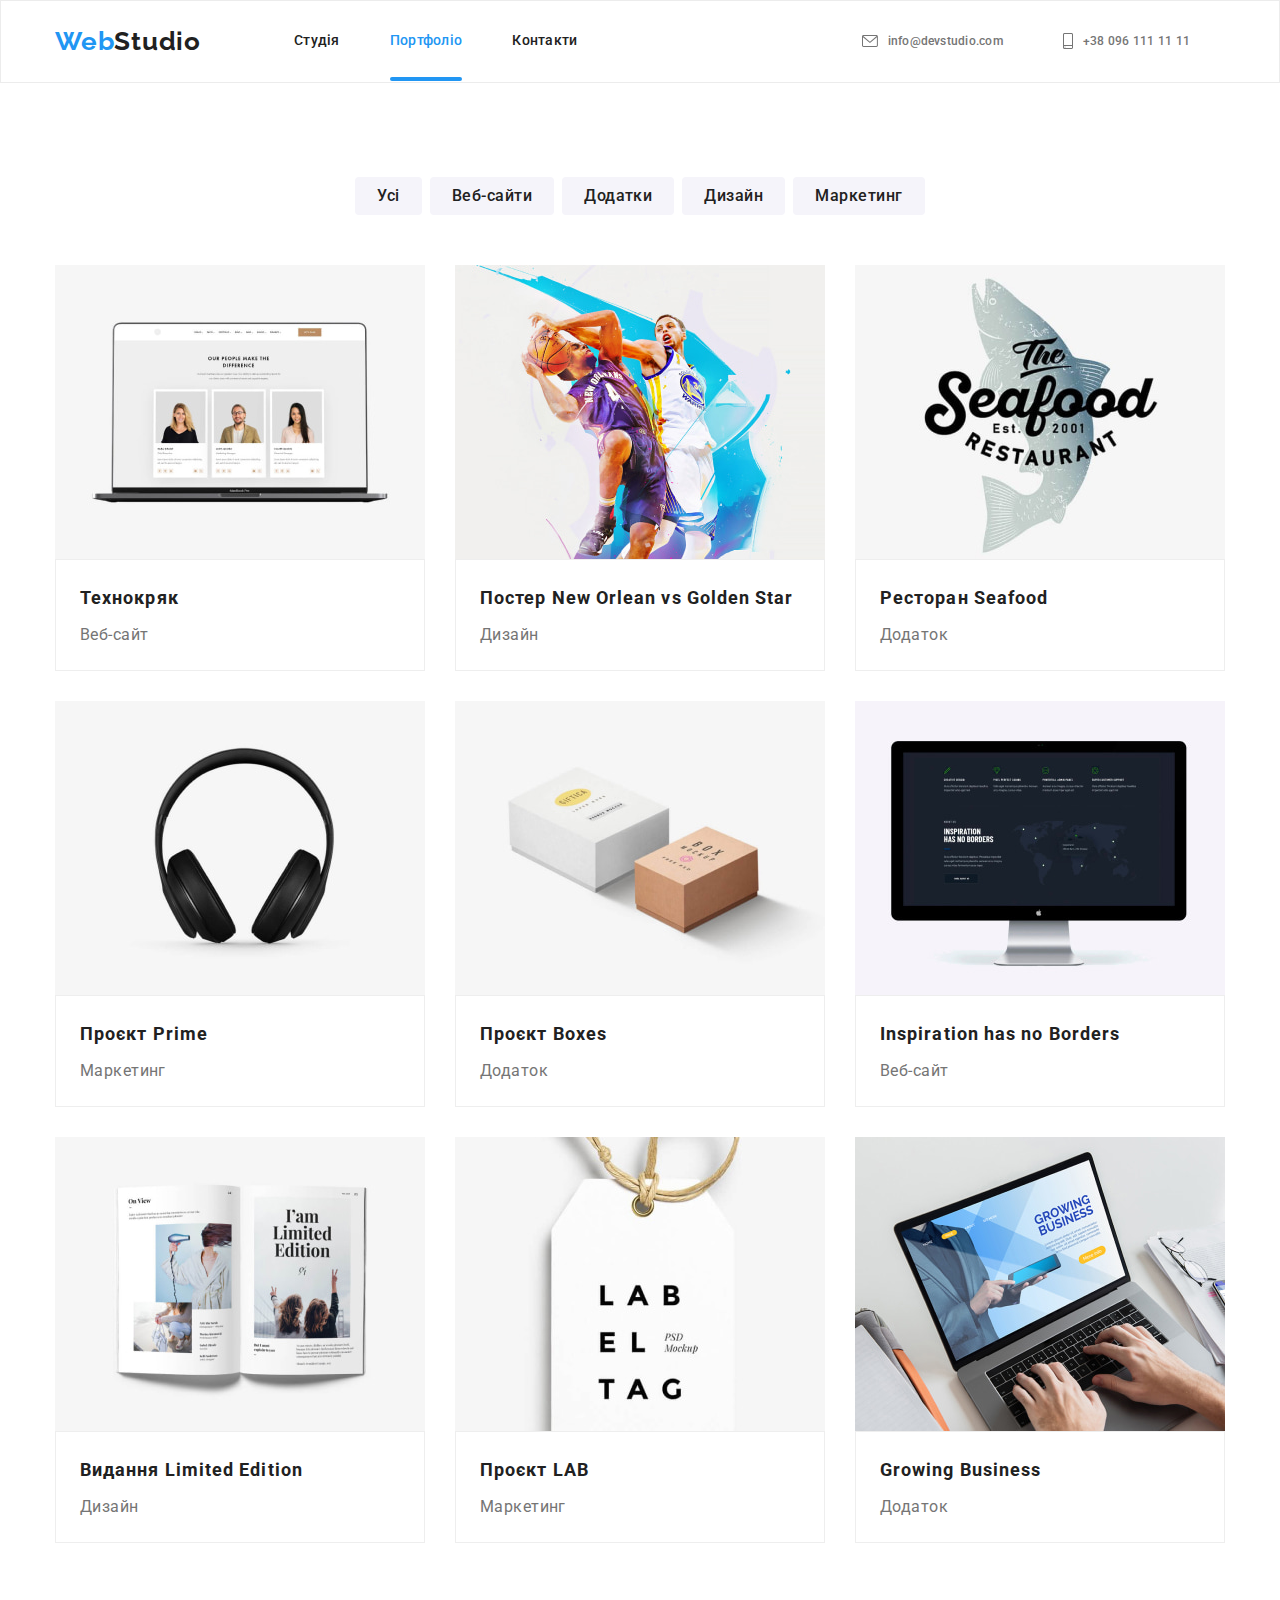
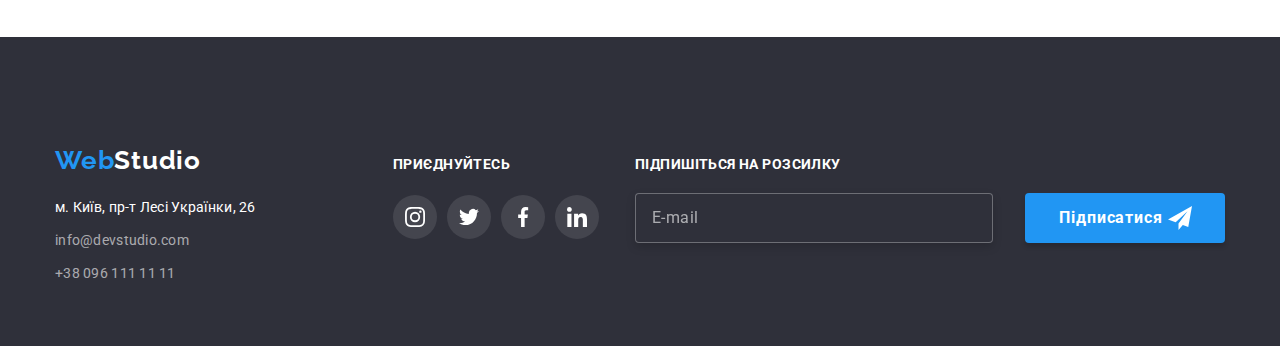
==== commit 52fc1b5c: "hw-08_v7" ====
--- a/portfolio.html
+++ b/portfolio.html
@@ -17,12 +17,12 @@
 </head>
 
 <body>
-  <!-- Шапка-->
+  <!--------------------- Шапка --------------------->
   <header class="header">
     <div class="header__container container">
       <nav class="header__navigation">
-        <a href="./index.html" class="logo link">Web<span class="logo__icon">Studio</span> </a>
-        <!-- Навигація сайта -->
+        <a href="./index.html" class="logo logo__header link">Web<span class="logo__icon">Studio</span> </a>
+        <!--------------------- Навигація сайта --------------------->
         <ul class="menu header__menu list">
           <li class="menu__item"><a href="./index.html" class="link">Студія</a></li>
           <li class="menu__item"><a href="./portfolio.html" class="link current">Портфоліо</a></li>
@@ -46,6 +46,67 @@
           </a>
         </li>
       </ul>
+      <div class="menu-mob__container">
+        <button data-menu-open type="button" value="menu-mob" class="menu-mob__open"><svg class="menu-mob__icon"
+            width="40px" height="40px">
+            <use href="./images/symbol.svg#icon-menu" class="menu-mob__icon"></use>
+          </svg></button>
+      </div>
+    </div>
+    <!--------------------- мобільне меню --------------------->
+    <div class="mob-menu is-hidden" data-menu>
+      <div class="container">
+        <div class="mob-menu__top">
+          <button data-menu-close type="button" class="mob-menu__close"><svg class="mob-menu__x" width="18px"
+              height="18px">
+              <use href="./images/symbol.svg#icon-x"></use>
+            </svg> </button>
+          <ul class="menu-mob__list list">
+            <li class="menu-mob__item"><a href="./index.html" class="menu-mob__link link">Студія</a></li>
+            <li class="menu-mob__item"><a href="./portfolio.html" class="menu-mob__link link">Портфоліо</a></li>
+            <li class="menu-mob__item"><a href="#" class="menu-mob__link link">Контакти</a></li>
+          </ul>
+        </div>
+        <div class="mob-menu__buttom">
+          <div>
+            <ul class="mob-connect list">
+              <li class="mmob-connect__item">
+                <a href="tel:+380961111111" class="mob-connect__tel link">
+                  +38 096 111 11 11
+                </a>
+              </li>
+              <li class="mob-connect__item">
+                <a href="mailto:info@devstudio.com" class="mob-connect__mail link">
+                  info@devstudio.com</a>
+              </li>
+            </ul>
+          </div>
+          <ul class="menu-soc_list list">
+            <li class="menu-soc__item">
+              <a href="https://www.instagram.com/video.slivki.tv/" class="menu-soc__link link">
+                instagram
+              </a>
+            </li>
+            <li class="menu-soc__item">
+              <a href="" class="menu-soc__link link">
+                twitter
+              </a>
+            </li>
+            <li class="menu-soc__item">
+              <a href="https://www.facebook.com/slivkaalexandr/" class="menu-soc__link link">
+                facebook
+              </a>
+            </li>
+            <li class="menu-soc__item">
+              <a href="https://www.linkedin.com/in/%D0%B0%D0%BB%D0%B5%D0%BA%D1%81%D0%B0%D0%BD%D0%B4%D1%80-%D1%81%D0%BB%D0%B8%D0%B2%D0%BA%D0%B0-b59072ba/"
+                class="menu-soc__link link">
+                linkedin
+              </a>
+              </a>
+            </li>
+          </ul>
+        </div>
+      </div>
     </div>
   </header>
   <main>
@@ -211,7 +272,7 @@
       </div>
     </section>
   </main>
-  <!------------------------------------ footer ------------------------------------>
+  <!---------------------footer --------------------->
   <footer class="footer">
     <div class="container">
       <div class="container-logo">
--- a/css/main.min.css
+++ b/css/main.min.css
@@ -1 +1 @@
-p,h1,h2,h3,h4,h5,h6{margin:0}ul,ol{margin:0;padding-left:0}button{display:block;cursor:pointer;border:none;border-radius:4px}address{font-style:normal;margin-top:20px}img{display:block}html{box-sizing:border-box}*,*::beffore *::after{box-sizing:inherit}.list{list-style:none;padding-left:0;margin:0}.link{text-decoration:none}body{font-family:Roboto,sans-serif;background-color:#fff;color:#757575;font-size:14px;letter-spacing:.03em}.section__title{margin-top:0;margin-bottom:50px;font-weight:700;font-size:28px;line-height:1.17;text-align:center;color:var(--main-title-color)}@media screen and (min-width: 1200px){.section__title{font-size:36px}}.clients-link,.services__text,.soc-list__link,.check-text span,.check-text,.modal-close{align-items:center;justify-content:center}:root{--main-title-color: #212121;--second-title-color: #757575;--main-btn-color: #2196f3;--main-link-color: #2196f3;--transition-timing-function: cubic-bezier(0.4, 0, 0.2, 1)}.visually-hidden{position:absolute;width:1px;height:1px;margin:-1px;border:0;padding:0;white-space:nowrap;-webkit-clip-path:inset(100%);clip-path:inset(100%);clip:rect(0 0 0 0);overflow:hidden;overflow:hidden}.container{margin-left:auto;margin-right:auto;padding:0px 15px}@media screen and (min-width: 1200px){.container{max-width:1200px}}.logo{font-family:"Raleway",sans-serif;font-style:normal;font-weight:700;font-size:26px;line-height:1.19;letter-spacing:.03em;color:var(--main-link-color);transition-property:color;transition-duration:250ms;transition-timing-function:var(--transition-timing-function)}.logo__icon{color:var(--main-title-color);transition-property:color;transition-duration:250ms;transition-timing-function:var(--transition-timing-function)}.logo:hover .logo__icon,.logo:focus .logo__icon{color:var(--main-link-color)}.btn{display:inline-block;min-width:216px;font-family:inherit;font-weight:700;font-size:16px;line-height:1.88;letter-spacing:.06em;color:#fff;background-color:#2196f3;cursor:pointer;box-shadow:0px 4px 4px rgba(0,0,0,.15);border-radius:4px;padding:10px 32px;border:none;transition-property:color background-color;transition-duration:250ms;transition-timing-function:var(--transition-timing-function)}.btn.primary{color:#fff;background-color:#2196f3}.btn.secondary{color:#2196f3;background-color:#fff}.btn:hover,.btn:focus{color:var(--main-btn-color);background-color:#fff}.modal{height:581px;width:528px;background:#fff;position:absolute;top:50%;left:50%;box-shadow:0px 1px 3px rgba(0,0,0,.12),0px 1px 1px rgba(0,0,0,.14),0px 2px 1px rgba(0,0,0,.2);border-radius:4px;padding:40px;transform:scale(1) translate(-50%, -50%);transition:transform 250ms cubic-bezier(0.4, 0, 0.2, 1)}.modal-close{position:absolute;width:30px;height:30px;right:8px;top:8px;border-radius:50%;background:#fff;border:1px solid rgba(0,0,0,.1);display:flex;cursor:pointer;transition-property:fill,background-color;transition-duration:250ms;transition-timing-function:var(--transition-timing-function)}.modal-title{font-weight:700;font-size:20px;line-height:1.15;text-align:center;letter-spacing:.03em;color:#212121;margin-bottom:12px}.modal-close:hover{background-color:var(--main-link-color);fill:#fff}.modal-input{width:100%;height:40px;border:1px solid rgba(33,33,33,.2);border-radius:4px;color:#212121;font-size:16px;padding-left:42px;outline:rgba(0,0,0,0);transition-property:border-color;transition-duration:250ms;transition-timing-function:var(--transition-timing-function)}.modal-input::-moz-placeholder{font-size:12px;line-height:1.17;letter-spacing:.01em;color:rgba(117,117,117,.5)}.modal-input:-ms-input-placeholder{font-size:12px;line-height:1.17;letter-spacing:.01em;color:rgba(117,117,117,.5)}.modal-input::placeholder{font-size:12px;line-height:1.17;letter-spacing:.01em;color:rgba(117,117,117,.5)}.modal-label{font-size:12px;line-height:1.17;letter-spacing:.01em;color:#757575;display:block;margin-bottom:4px}.modal-input-icon{position:absolute;left:12px;top:50%;transform:translateY(-50%);transition-property:fill;transition-duration:250ms;transition-timing-function:var(--transition-timing-function)}.modal-input:focus{border-color:var(--main-link-color)}.modal-input:focus+.modal-input-icon{fill:var(--main-link-color)}.modal-textarea-block{display:block;margin-bottom:4px;font-size:12px}.modal-textarea{width:100%;height:120px;border:1px solid rgba(33,33,33,.2);border-radius:4px;display:block;padding:12px 16px;margin-bottom:20px;resize:none;outline:rgba(0,0,0,0);transition-property:border-color;transition-duration:250ms;transition-timing-function:var(--transition-timing-function)}.modal-textarea:focus{border-color:var(--main-link-color)}.modal-textarea::-moz-placeholder{font-size:12px;line-height:1.17;letter-spacing:.01em;color:rgba(117,117,117,.5)}.modal-textarea:-ms-input-placeholder{font-size:12px;line-height:1.17;letter-spacing:.01em;color:rgba(117,117,117,.5)}.modal-textarea::placeholder{font-size:12px;line-height:1.17;letter-spacing:.01em;color:rgba(117,117,117,.5)}.modal-field{margin-bottom:30px}.modal-btn{display:block;margin:0 auto}.input-label{font-size:12px;line-height:1.17;letter-spacing:.01em;color:#757575}.input-label span{margin-bottom:4px;display:block}.input-wrap{position:relative;margin-bottom:10px}.input-check:focus+.check-text span{border-color:var(--main-link-color)}.check-text{font-size:14px;line-height:1.71;letter-spacing:.03em;color:#757575;display:flex;gap:7px}.check-link{color:var(--main-link-color)}.check-text span{width:16px;height:15px;border:2px solid #212121;border-radius:3px;margin-right:5px;display:flex;fill:rgba(0,0,0,0)}.input-check:checked+.check-text span{background-color:var(--main-link-color);border-color:rgba(0,0,0,0);fill:#fff}.backdrop{position:fixed;top:0;left:0;width:100%;height:100%;opacity:1;background-color:rgba(0,0,0,.6);transition-property:opacity,visibility;transition-duration:250ms;transition-timing-function:var(--transition-timing-function)}.backdrop.is-hidden{opacity:0;visibility:hidden;pointer-events:none}.backdrop.is-hidden .modal{transform:translate(-50%, -50%) scale(0.7)}.subscribe-form{display:flex;position:relative}@media screen and (min-width: 320px){.subscribe-form{justify-content:center;flex-wrap:wrap;gap:20px}}@media screen and (min-width: 768px){.subscribe-form{justify-content:center;flex-wrap:wrap;gap:20px}}.subscribe-title{font-weight:700;font-size:14px;line-height:1.14;letter-spacing:.03em;text-transform:uppercase;color:#fff;margin-bottom:20px}@media screen and (min-width: 768px){.subscribe-title{margin-top:60px}}.subscribe-input{height:50px;padding-left:16px;background-color:#2f303a;border:1px solid rgba(255,255,255,.3);filter:drop-shadow(0px 4px 4px rgba(0, 0, 0, 0.15));border-radius:4px;outline:rgba(0,0,0,0);color:#fff;transition-property:border-color;transition-duration:250ms;transition-timing-function:var(--transition-timing-function)}@media screen and (min-width: 320px){.subscribe-input{width:100%}}@media screen and (min-width: 768px){.subscribe-input{width:450}}@media screen and (min-width: 1200px){.subscribe-input{width:358px;margin-right:12px}}.subscribe-input:focus{border-color:var(--main-link-color)}.subscribe-wrap{height:50px}.subscribe-btn{display:inline-block;position:relative;min-width:200px;height:50px;font-family:inherit;font-weight:700;font-size:16px;line-height:1.88;letter-spacing:.06em;color:#fff;background-color:#2196f3;cursor:pointer;padding-right:34px;box-shadow:0px 4px 4px rgba(0,0,0,.15);border-radius:4px;border:none;transition-property:color,background-color;transition-duration:250ms;transition-timing-function:var(--transition-timing-function)}.subscribe-btn:hover,.subscribe-btn:focus{color:var(--main-btn-color);background-color:#fff}.subscribe-input-icon{fill:#fff;position:absolute;margin-left:5px;top:50%;transform:translateY(-50%);transition-property:fill;transition-duration:250ms;transition-timing-function:var(--transition-timing-function)}.subscribe-btn:hover .subscribe-input-icon{fill:var(--main-btn-color)}input::-moz-placeholder{font-size:16px;line-height:1.25;letter-spacing:.03em;color:rgba(255,255,255,.6)}input:-ms-input-placeholder{font-size:16px;line-height:1.25;letter-spacing:.03em;color:rgba(255,255,255,.6)}input::placeholder{font-size:16px;line-height:1.25;letter-spacing:.03em;color:rgba(255,255,255,.6)}.soc-list{display:flex;justify-content:center;gap:10px}.soc-list__item{width:44px;height:44px}.soc-list__icon{fill:currentColor}.soc-list__link:hover,.soc-list__link:focus{background-color:var(--main-link-color);color:#fff}.soc-list__link{width:100%;height:100%;border-radius:50%;display:flex}.header{border:1px solid #ececec}.header__container{padding:25px 0;display:flex}.header__navigation{display:flex;align-items:center}.header__menu{display:flex;margin-left:93px}.header__connect{display:flex;align-items:center;margin-left:auto}.menu .menu__item:not(:last-child){margin-right:50px}.menu .link{display:block;color:var(--main-title-color);font-weight:500;line-height:1.14;letter-spacing:.02em;transition-property:color;transition-duration:250ms;transition-timing-function:var(--transition-timing-function)}.menu .link:hover,.menu .link:focus{color:#2196f3}.menu li .current{color:var(--main-link-color)}.menu__item{position:relative}.connect .link:hover,.connect .link:focus{color:#2196f3}.connect .connect__item+.connect__item{margin-left:50px}.connect__link{font-weight:500;line-height:1.14;letter-spacing:.02em;color:var(--second-title-color);display:flex;align-items:center;transition-property:color;transition-duration:250ms;transition-timing-function:var(--transition-timing-function)}.connect__symbol{fill:currentColor;margin-right:10px}.connect__symbol:hover,.connect__symbol:focus{color:#2196f3}.link.current::after{content:"";position:absolute;bottom:-32px;right:0;display:block;width:100%;height:4px;border-radius:2px;background:#2196f3}@media screen and (min-width: 320px){.logo__header{margin-left:15px}}.container__hero{padding:200px 0;align-content:center;height:600px;margin:0 auto}@media screen and (min-width: 1200px){.container__hero{max-width:1600px}}.hero{background:#2f303a;text-align:center;background-repeat:no-repeat;background-position:center;background-size:cover;background-image:linear-gradient(rgba(47, 48, 58, 0.4), rgba(47, 48, 58, 0.4)),url(../images/bg-hero-mob.jpg)}@media screen and (min-width: 768px){.hero{background-image:linear-gradient(rgba(47, 48, 58, 0.4), rgba(47, 48, 58, 0.4)),url(../images/bg-hero-tab.jpg)}}@media screen and (min-width: 1200px){.hero{background-image:linear-gradient(rgba(47, 48, 58, 0.4), rgba(47, 48, 58, 0.4)),url(../images/bg-hero.jpg)}}.hero__title{margin:0 auto;margin-bottom:30px;font-weight:900;text-align:center;letter-spacing:.06em;text-transform:uppercase;color:#fff}@media screen and (min-width: 320px){.hero__title{font-size:26px;line-height:1.61}}@media screen and (min-width: 720px){.hero__title{font-size:26px;line-height:1.61}}@media screen and (min-width: 1200px){.hero__title{width:696px;font-size:44px;line-height:1.36}}.portfolio{padding:94px 0}.portfolio-menu{display:flex;gap:8px;justify-content:center;margin-bottom:50px}.portfolio-list{display:flex;flex-wrap:wrap;gap:30px}.portfolio-title{font-weight:700;font-size:18px;line-height:2;letter-spacing:.06em;color:var(--main-title-color)}.portfolio-subtitle{font-size:16px;line-height:1.88;color:var(--second-title-color);margin-top:4px}.portfolio-item{padding:20px 24px;border:1px solid #eee}.portfolio-btn{font-weight:500;font-size:16px;line-height:1.62;letter-spacing:.03em;text-align:center;color:var(--main-title-color);background-color:#f5f4fa;cursor:pointer;padding:6px 22px;transition-property:color,background-color,box-shadow;transition-duration:250ms;transition-timing-function:var(--transition-timing-function)}.portfolio-btn:hover,.portfolio-btn:focus{color:#fff;background-color:#2196f3;box-shadow:0px 3px 1px rgba(0,0,0,.1),0px 1px 2px rgba(0,0,0,.08),0px 2px 2px rgba(0,0,0,.12)}.portfolio-adress{line-height:1.71;letter-spacing:.02em;color:#fff;transition-property:color;transition-duration:250ms;transition-timing-function:var(--transition-timing-function)}.portfolio-adress:hover,.portfolio-adress:focus{color:#2196f3}.portfolio-contacts{line-height:1.71;letter-spacing:.02em;color:rgba(255,255,255,.6);transition-property:color,box-shadow;transition-duration:250ms;transition-timing-function:var(--transition-timing-function)}.portfolio-contacts:hover,.portfolio-contacts:focus{color:#2196f3}.portfolio-link{display:block;transition-property:box-shadow;transition-duration:250ms;transition-timing-function:var(--transition-timing-function)}.portfolio-link:hover,.portfolio-link:focus{box-shadow:0px 1px 1px rgba(0,0,0,.12),0px 4px 4px rgba(0,0,0,.06),1px 4px 6px rgba(0,0,0,.16)}.portfolio-link:hover .portfolio-text,.portfolio-link:focus .portfolio-text{transform:translateY(0)}.portfolio-block{position:relative;overflow:hidden}.portfolio .img{display:block;max-width:100%;height:auto}.portfolio .flex-element:nth-child(3n){margin-right:0}.portfolio .flex-element{width:370px}.portfolio-text{width:100%;height:100%;position:absolute;background:rgba(33,150,243,.9);transform:translateY(100%);transition-property:transform;transition-duration:250ms;transition-timing-function:var(--transition-timing-function);padding:20px 43px;font-size:18px;line-height:1.56;letter-spacing:.03em;color:#fff}.benefits__container{margin-bottom:0px;margin-top:0;padding:94px 0}.benefits__block{height:120px;max-width:100%;background-color:#f5f4fa;margin-bottom:30px;display:flex;align-items:center;justify-content:center;border-radius:4px}.benefits__title{margin-top:0;margin-bottom:10px;font-weight:700;font-size:14px;line-height:1.14;text-transform:uppercase;color:var(--main-title-color)}@media screen and (min-width: 320px){.benefits__title{width:100%}}@media screen and (min-width: 768px){.benefits__title{width:354px}}@media screen and (min-width: 1200px){.benefits__title{width:270px}}.benefits__subtitle{margin-top:0;margin-bottom:0;line-height:1.71}@media screen and (min-width: 320px){.benefits__subtitle{width:100%}}@media screen and (min-width: 768px){.benefits__subtitle{width:354px}}@media screen and (min-width: 1200px){.benefits__subtitle{width:270px}}.benefits__list{display:flex;flex-wrap:wrap;gap:30px;justify-content:center}@media screen and (min-width: 320px){.benefits__item{width:100%}}@media screen and (min-width: 768px){.benefits__item{width:354px}}@media screen and (min-width: 1200px){.benefits__item{width:270px}}.services__container{padding:94px 0;padding-top:0;display:none}@media screen and (min-width: 1200px){.services__container{display:contents}}.services__list{display:flex;flex-wrap:wrap;gap:30px;justify-content:center}.services__text{font-weight:700;line-height:1.14;text-transform:uppercase;color:#fff;width:100%;height:70px;background-color:rgba(47,48,58,.8);position:absolute;bottom:0;display:flex}.services__item{position:relative}.services__jpg{width:100%}.team-container{padding:94px 0}.team{background:#f5f4fa}.team__list{display:flex;flex-wrap:wrap;gap:30px;justify-content:center}.team__blok{background:#fff;box-shadow:0px 1px 3px rgba(0,0,0,.12),0px 1px 1px rgba(0,0,0,.14),0px 2px 1px rgba(0,0,0,.2);border-radius:0px 0px 4px 4px}.team__text{padding-top:30px;padding-bottom:30px}.team__title{font-size:16px;line-height:1.19;text-align:center;color:var(--main-title-color)}.team__subtitle{font-weight:400;font-size:16px;line-height:1.19;text-align:center;color:var(--second-title-color);margin-top:10px}.team__img{display:block}@media screen and (min-width: 320px){.team__img{width:100%}}@media screen and (min-width: 768px){.team__img{width:354px}}@media screen and (min-width: 1200px){.team__img{width:270px}}.soc-list__team{margin-top:16px}.team__soc-link{color:#afb1b8;transition-property:background-color,color;transition-duration:250ms;transition-timing-function:var(--transition-timing-function)}.container__clients{padding:94px 15px}@media screen and (min-width: 768px){.container__clients{max-width:768px}}@media screen and (min-width: 1200px){.container__clients{max-width:1200px}}.clients-list{display:flex;flex-wrap:wrap;gap:30px;justify-content:center}.clients-item{height:92px;width:calc((100% - 30px)/2)}@media screen and (min-width: 768px){.clients-item{width:226px}}@media screen and (min-width: 1200px){.clients-item{width:170px}}.clients-link{width:100%;height:100%;fill:#afb1b8;display:flex;border:1px solid #afb1b8;border-radius:5px;transition-property:border-color,fill;transition-duration:250ms;transition-timing-function:var(--transition-timing-function)}.clients-link:hover,.clients-link:focus{border-color:var(--main-link-color);fill:var(--main-btn-color)}.footer{background-color:#2f303a;padding:60px 0}.footer .container{display:flex}@media screen and (min-width: 320px){.footer .container{max-width:480px;gap:60px;text-align:center;justify-content:center;flex-wrap:wrap}}@media screen and (min-width: 768px){.footer .container{max-width:768px;text-align:center;gap:0}}@media screen and (min-width: 1200px){.footer .container{max-width:1200px;align-items:baseline;text-align:left}}.footer-link{font-style:normal}@media screen and (min-width: 1200px){.footer-link{width:232px;margin-right:70px}}.footer-logo{color:#fff;transition-property:color;transition-duration:250ms;transition-timing-function:var(--transition-timing-function)}.footer-item:not(:last-child){margin-bottom:9px}.footer-title{font-weight:700;font-size:14px;line-height:1.14;letter-spacing:.03em;text-transform:uppercase;color:#fff}@media screen and (min-width: 768px){.footer-soc{margin-left:165px}}@media screen and (min-width: 1200px){.footer-soc{max-width:1200px;margin-right:auto;margin-left:auto}}.logo:hover .footer-logo,.logo:focus .footer-logo{color:var(--main-link-color)}.soc-link__footer{color:#fff;background-color:rgba(255,255,255,.1);transition-property:background-color;transition-duration:250ms;transition-timing-function:var(--transition-timing-function)}.soc-link__footer:hover,.soc-link__footer:focus{background-color:var(--main-link-color)}.soc-list__footer{margin-top:22px}/*# sourceMappingURL=main.min.css.map */+p,h1,h2,h3,h4,h5,h6{margin:0}ul,ol{margin:0;padding-left:0}button{display:block;cursor:pointer;border:none;border-radius:4px}address{font-style:normal;margin-top:20px}img{display:block}html{box-sizing:border-box}*,*::beffore *::after{box-sizing:inherit}.list{list-style:none;padding-left:0;margin:0}.link{text-decoration:none}body{font-family:Roboto,sans-serif;background-color:#fff;color:#757575;font-size:14px;letter-spacing:.03em}.section__title{margin-top:0;margin-bottom:50px;font-weight:700;font-size:28px;line-height:1.17;text-align:center;color:var(--main-title-color)}@media screen and (min-width: 1200px){.section__title{font-size:36px}}.clients-link,.services__text,.soc-list__link,.check-text span,.check-text,.modal-close,.mob-menu__close{align-items:center;justify-content:center}:root{--main-title-color: #212121;--second-title-color: #757575;--main-btn-color: #2196f3;--main-link-color: #2196f3;--transition-timing-function: cubic-bezier(0.4, 0, 0.2, 1)}.visually-hidden{position:absolute;width:1px;height:1px;margin:-1px;border:0;padding:0;white-space:nowrap;-webkit-clip-path:inset(100%);clip-path:inset(100%);clip:rect(0 0 0 0);overflow:hidden;overflow:hidden}.mob-menu{width:100vw;height:100vh;background-color:#fff;top:0;position:fixed;z-index:1;padding-top:15px;padding-bottom:15px}.mob-menu>.container{height:100%;display:flex;flex-direction:column;justify-content:space-between;overflow:auto}.menu-mob__open{padding:0;margin-right:15px;background-color:rgba(0,0,0,0)}.menu-mob__container{align-items:center;margin-left:auto}@media screen and (min-width: 768px){.menu-mob__container{display:none}}.mob-menu__close{display:block;margin-left:auto;margin-top:22px;margin-right:14px;position:absolute;width:30px;height:30px;right:8px;top:8px;border-radius:50%;background:#fff;border:1px solid rgba(0,0,0,.1);display:flex;cursor:pointer;transition-property:fill,background-color;transition-duration:250ms;transition-timing-function:var(--transition-timing-function)}.menu-mob__list{margin-top:48px;margin-bottom:64px}.menu-mob__item:not(:last-child){margin-bottom:24px}.menu-mob__link{font-weight:500;font-size:40px;line-height:1.17;letter-spacing:.02em;color:#757575}.mob-connect__tel{font-size:34px;line-height:1.18;letter-spacing:.02em;color:#2196f3;display:block;margin-bottom:32px}.mob-connect__mail{font-weight:500;font-size:24px;line-height:1.17;letter-spacing:.02em;color:#757575;display:block;margin-bottom:32px}.menu-soc_list{display:flex;justify-content:center;flex-wrap:wrap}.menu-soc__item{position:relative;display:block;padding:10px}.menu-soc__link{font-weight:500;font-size:18px;line-height:1.22;letter-spacing:.02em;color:#2196f3}.menu-soc__item:not(:last-child)::after{position:absolute;content:"";width:1px;height:22px;background-color:rgba(33,33,33,.2);left:100%;top:50%;transform:translateY(-50%)}.menu-soc__line{background-color:rgba(33,33,33,.2)}.container{margin-left:auto;margin-right:auto;padding:0px 15px}@media screen and (min-width: 768px){.container{max-width:768px}}@media screen and (min-width: 1200px){.container{max-width:1200px}}.logo{font-family:"Raleway",sans-serif;font-style:normal;font-weight:700;font-size:26px;line-height:1.19;letter-spacing:.03em;color:var(--main-link-color);transition-property:color;transition-duration:250ms;transition-timing-function:var(--transition-timing-function)}.logo__icon{color:var(--main-title-color);transition-property:color;transition-duration:250ms;transition-timing-function:var(--transition-timing-function)}.logo:hover .logo__icon,.logo:focus .logo__icon{color:var(--main-link-color)}.btn{display:inline-block;min-width:216px;font-family:inherit;font-weight:700;font-size:16px;line-height:1.88;letter-spacing:.06em;color:#fff;background-color:#2196f3;cursor:pointer;box-shadow:0px 4px 4px rgba(0,0,0,.15);border-radius:4px;padding:10px 32px;border:none;transition-property:color background-color;transition-duration:250ms;transition-timing-function:var(--transition-timing-function)}.btn.primary{color:#fff;background-color:#2196f3}.btn.secondary{color:#2196f3;background-color:#fff}.btn:hover,.btn:focus{color:var(--main-btn-color);background-color:#fff}.modal{height:609px;max-width:450px;width:100%;background:#fff;position:absolute;top:50%;left:50%;box-shadow:0px 1px 3px rgba(0,0,0,.12),0px 1px 1px rgba(0,0,0,.14),0px 2px 1px rgba(0,0,0,.2);border-radius:4px;padding:40px;transform:scale(1) translate(-50%, -50%);transition:transform 250ms cubic-bezier(0.4, 0, 0.2, 1)}@media screen and (min-width: 1200px){.modal{height:581px;width:528px}}.modal-close{position:absolute;width:30px;height:30px;right:8px;top:8px;border-radius:50%;background:#fff;border:1px solid rgba(0,0,0,.1);display:flex;cursor:pointer;transition-property:fill,background-color;transition-duration:250ms;transition-timing-function:var(--transition-timing-function)}.modal-title{font-weight:700;font-size:20px;line-height:1.15;text-align:center;letter-spacing:.03em;color:#212121;margin-bottom:12px}.modal-close:hover{background-color:var(--main-link-color);fill:#fff}.modal-input{width:100%;height:40px;border:1px solid rgba(33,33,33,.2);border-radius:4px;color:#212121;font-size:16px;padding-left:42px;outline:rgba(0,0,0,0);transition-property:border-color;transition-duration:250ms;transition-timing-function:var(--transition-timing-function)}.modal-input::-moz-placeholder{font-size:12px;line-height:1.17;letter-spacing:.01em;color:rgba(117,117,117,.5)}.modal-input:-ms-input-placeholder{font-size:12px;line-height:1.17;letter-spacing:.01em;color:rgba(117,117,117,.5)}.modal-input::placeholder{font-size:12px;line-height:1.17;letter-spacing:.01em;color:rgba(117,117,117,.5)}.modal-label{font-size:12px;line-height:1.17;letter-spacing:.01em;color:#757575;display:block;margin-bottom:4px}.modal-input-icon{position:absolute;left:12px;top:50%;transform:translateY(-50%);transition-property:fill;transition-duration:250ms;transition-timing-function:var(--transition-timing-function)}.modal-input:focus{border-color:var(--main-link-color)}.modal-input:focus+.modal-input-icon{fill:var(--main-link-color)}.modal-textarea-block{display:block;margin-bottom:4px;font-size:12px}.modal-textarea{width:100%;height:120px;border:1px solid rgba(33,33,33,.2);border-radius:4px;display:block;padding:12px 16px;margin-bottom:20px;resize:none;outline:rgba(0,0,0,0);transition-property:border-color;transition-duration:250ms;transition-timing-function:var(--transition-timing-function)}.modal-textarea:focus{border-color:var(--main-link-color)}.modal-textarea::-moz-placeholder{font-size:12px;line-height:1.17;letter-spacing:.01em;color:rgba(117,117,117,.5)}.modal-textarea:-ms-input-placeholder{font-size:12px;line-height:1.17;letter-spacing:.01em;color:rgba(117,117,117,.5)}.modal-textarea::placeholder{font-size:12px;line-height:1.17;letter-spacing:.01em;color:rgba(117,117,117,.5)}.modal-field{margin-bottom:30px}.modal-btn{display:block;margin:0 auto}.input-label{font-size:12px;line-height:1.17;letter-spacing:.01em;color:#757575}.input-label span{margin-bottom:4px;display:block}.input-wrap{position:relative;margin-bottom:10px}.input-check:focus+.check-text span{border-color:var(--main-link-color)}.check-text{font-size:12px;line-height:1.16;letter-spacing:.03em;color:#757575;display:flex;gap:7px}.check-link{color:var(--main-link-color)}.check-text span{width:16px;height:15px;border:2px solid #212121;border-radius:3px;margin-right:5px;display:flex;fill:rgba(0,0,0,0)}.input-check:checked+.check-text span{background-color:var(--main-link-color);border-color:rgba(0,0,0,0);fill:#fff}.backdrop{position:fixed;top:0;left:0;width:100%;height:100%;opacity:1;background-color:rgba(0,0,0,.6);transition-property:opacity,visibility;transition-duration:250ms;transition-timing-function:var(--transition-timing-function)}.backdrop.is-hidden .modal{transform:translate(-50%, -50%) scale(0.7)}.is-hidden{opacity:0;visibility:hidden;pointer-events:none}.subscribe-form{display:flex;position:relative}@media screen and (min-width: 320px){.subscribe-form{justify-content:center;flex-wrap:wrap;gap:20px}}@media screen and (min-width: 768px){.subscribe-form{justify-content:center;flex-wrap:wrap;gap:20px}}.subscribe-title{font-weight:700;font-size:14px;line-height:1.14;letter-spacing:.03em;text-transform:uppercase;color:#fff;margin-bottom:20px}@media screen and (min-width: 768px){.subscribe-title{margin-top:60px}}.subscribe-input{height:50px;padding-left:16px;background-color:#2f303a;border:1px solid rgba(255,255,255,.3);filter:drop-shadow(0px 4px 4px rgba(0, 0, 0, 0.15));border-radius:4px;outline:rgba(0,0,0,0);color:#fff;transition-property:border-color;transition-duration:250ms;transition-timing-function:var(--transition-timing-function)}@media screen and (min-width: 320px){.subscribe-input{width:100%}}@media screen and (min-width: 768px){.subscribe-input{width:450}}@media screen and (min-width: 1200px){.subscribe-input{width:358px;margin-right:12px}}.subscribe-input:focus{border-color:var(--main-link-color)}.subscribe-wrap{height:50px}.subscribe-btn{display:inline-block;position:relative;min-width:200px;height:50px;font-family:inherit;font-weight:700;font-size:16px;line-height:1.88;letter-spacing:.06em;color:#fff;background-color:#2196f3;cursor:pointer;padding-right:34px;box-shadow:0px 4px 4px rgba(0,0,0,.15);border-radius:4px;border:none;transition-property:color,background-color;transition-duration:250ms;transition-timing-function:var(--transition-timing-function)}.subscribe-btn:hover,.subscribe-btn:focus{color:var(--main-btn-color);background-color:#fff}.subscribe-input-icon{fill:#fff;position:absolute;margin-left:5px;top:50%;transform:translateY(-50%);transition-property:fill;transition-duration:250ms;transition-timing-function:var(--transition-timing-function)}.subscribe-btn:hover .subscribe-input-icon{fill:var(--main-btn-color)}input::-moz-placeholder{font-size:16px;line-height:1.25;letter-spacing:.03em;color:rgba(255,255,255,.6)}input:-ms-input-placeholder{font-size:16px;line-height:1.25;letter-spacing:.03em;color:rgba(255,255,255,.6)}input::placeholder{font-size:16px;line-height:1.25;letter-spacing:.03em;color:rgba(255,255,255,.6)}.soc-list{display:flex;justify-content:center;gap:10px}.soc-list__item{width:44px;height:44px}.soc-list__icon{fill:currentColor}.soc-list__link:hover,.soc-list__link:focus{background-color:var(--main-link-color);color:#fff}.soc-list__link{width:100%;height:100%;border-radius:50%;display:flex}.header{border:1px solid #ececec}.header__container{padding:25px 0;display:flex}.header__navigation{display:flex;align-items:center}.header__menu{display:none}@media screen and (min-width: 768px){.header__menu{display:contents;display:flex;margin-left:86px;margin-right:93px}}@media screen and (min-width: 1200px){.header__menu{display:flex;margin-left:93px}}.header__connect{display:none}@media screen and (min-width: 768px){.header__connect{display:contents;display:flex;flex-wrap:wrap;margin-right:50px;font-size:12px;gap:10px}}@media screen and (min-width: 1200px){.header__connect{display:flex;align-items:center;margin-left:auto}}.menu .menu__item:not(:last-child){margin-right:50px}.menu .link{display:block;color:var(--main-title-color);font-weight:500;line-height:1.14;letter-spacing:.02em;transition-property:color;transition-duration:250ms;transition-timing-function:var(--transition-timing-function)}.menu .link:hover,.menu .link:focus{color:#2196f3}.menu li .current{color:var(--main-link-color)}.menu__item{position:relative}.connect .link:hover,.connect .link:focus{color:#2196f3}@media screen and (min-width: 1200px){.connect .connect__item+.connect__item{margin-left:50px}}.connect__link{font-weight:500;line-height:1.14;letter-spacing:.02em;color:var(--second-title-color);display:flex;align-items:center;transition-property:color;transition-duration:250ms;transition-timing-function:var(--transition-timing-function)}.connect__symbol{fill:currentColor;margin-right:10px}.connect__symbol:hover,.connect__symbol:focus{color:#2196f3}.link.current::after{content:"";position:absolute;bottom:-32px;right:0;display:block;width:100%;height:4px;border-radius:2px;background:#2196f3}@media screen and (min-width: 320px){.logo__header{margin-left:15px}}.container__hero{padding:200px 0;align-content:center;height:600px;margin:0 auto}@media screen and (min-width: 1200px){.container__hero{max-width:1600px}}.hero{background:#2f303a;text-align:center;background-repeat:no-repeat;background-position:center;background-size:cover;background-image:linear-gradient(rgba(47, 48, 58, 0.4), rgba(47, 48, 58, 0.4)),url(../images/bg-hero-mob.jpg)}@media(min-device-pixel-ratio: 2),(-webkit-min-device-pixel-ratio: 2),(min-resolution: 192dpi),(min-resolution: 2dppx){.hero{background-image:url("../images/bg-hero-mob-2x.jpg")}}@media screen and (min-width: 768px){.hero{background-image:linear-gradient(rgba(47, 48, 58, 0.4), rgba(47, 48, 58, 0.4)),url(../images/bg-hero-tab.jpg)}}@media screen and (min-width: 768px)and (min-device-pixel-ratio: 2),screen and (min-width: 768px)and (-webkit-min-device-pixel-ratio: 2),screen and (min-width: 768px)and (min-resolution: 192dpi),screen and (min-width: 768px)and (min-resolution: 2dppx){.hero{background-image:url("../images/bg-hero-tab-2x.jpg")}}@media screen and (min-width: 1200px){.hero{background-image:linear-gradient(rgba(47, 48, 58, 0.4), rgba(47, 48, 58, 0.4)),url(../images/bg-hero.jpg)}}@media screen and (min-width: 1200px)and (min-device-pixel-ratio: 2),screen and (min-width: 1200px)and (-webkit-min-device-pixel-ratio: 2),screen and (min-width: 1200px)and (min-resolution: 192dpi),screen and (min-width: 1200px)and (min-resolution: 2dppx){.hero{background-image:url("../images/bg-hero-2x.jpg")}}.hero__title{margin:0 auto;margin-bottom:30px;font-weight:900;text-align:center;letter-spacing:.06em;text-transform:uppercase;color:#fff}@media screen and (min-width: 320px){.hero__title{font-size:26px;line-height:1.61}}@media screen and (min-width: 720px){.hero__title{font-size:26px;line-height:1.61}}@media screen and (min-width: 1200px){.hero__title{width:696px;font-size:44px;line-height:1.36}}.portfolio{padding:94px 0}.portfolio-menu{display:flex;gap:8px;justify-content:center;margin-bottom:50px}.portfolio-list{display:flex;flex-wrap:wrap;gap:30px}.portfolio-title{font-weight:700;font-size:18px;line-height:2;letter-spacing:.06em;color:var(--main-title-color)}.portfolio-subtitle{font-size:16px;line-height:1.88;color:var(--second-title-color);margin-top:4px}.portfolio-item{padding:20px 24px;border:1px solid #eee}.portfolio-btn{font-weight:500;font-size:16px;line-height:1.62;letter-spacing:.03em;text-align:center;color:var(--main-title-color);background-color:#f5f4fa;cursor:pointer;padding:6px 22px;transition-property:color,background-color,box-shadow;transition-duration:250ms;transition-timing-function:var(--transition-timing-function)}.portfolio-btn:hover,.portfolio-btn:focus{color:#fff;background-color:#2196f3;box-shadow:0px 3px 1px rgba(0,0,0,.1),0px 1px 2px rgba(0,0,0,.08),0px 2px 2px rgba(0,0,0,.12)}.portfolio-adress{line-height:1.71;letter-spacing:.02em;color:#fff;transition-property:color;transition-duration:250ms;transition-timing-function:var(--transition-timing-function)}.portfolio-adress:hover,.portfolio-adress:focus{color:#2196f3}.portfolio-contacts{line-height:1.71;letter-spacing:.02em;color:rgba(255,255,255,.6);transition-property:color,box-shadow;transition-duration:250ms;transition-timing-function:var(--transition-timing-function)}.portfolio-contacts:hover,.portfolio-contacts:focus{color:#2196f3}.portfolio-link{display:block;transition-property:box-shadow;transition-duration:250ms;transition-timing-function:var(--transition-timing-function)}.portfolio-link:hover,.portfolio-link:focus{box-shadow:0px 1px 1px rgba(0,0,0,.12),0px 4px 4px rgba(0,0,0,.06),1px 4px 6px rgba(0,0,0,.16)}.portfolio-link:hover .portfolio-text,.portfolio-link:focus .portfolio-text{transform:translateY(0)}.portfolio-block{position:relative;overflow:hidden}.portfolio .img{display:block;max-width:100%;height:auto}.portfolio .flex-element:nth-child(3n){margin-right:0}.portfolio .flex-element{width:370px}.portfolio-text{width:100%;height:100%;position:absolute;background:rgba(33,150,243,.9);transform:translateY(100%);transition-property:transform;transition-duration:250ms;transition-timing-function:var(--transition-timing-function);padding:20px 43px;font-size:18px;line-height:1.56;letter-spacing:.03em;color:#fff}.benefits__container{margin-bottom:0px;margin-top:0;padding:94px 0}.benefits__block{height:120px;max-width:100%;background-color:#f5f4fa;margin-bottom:30px;display:flex;align-items:center;justify-content:center;border-radius:4px}.benefits__title{margin-top:0;margin-bottom:10px;font-weight:700;font-size:14px;line-height:1.14;text-transform:uppercase;color:var(--main-title-color)}@media screen and (min-width: 320px){.benefits__title{width:100%}}@media screen and (min-width: 768px){.benefits__title{width:354px}}@media screen and (min-width: 1200px){.benefits__title{width:270px}}.benefits__subtitle{margin-top:0;margin-bottom:0;line-height:1.71}@media screen and (min-width: 320px){.benefits__subtitle{width:100%}}@media screen and (min-width: 768px){.benefits__subtitle{width:354px}}@media screen and (min-width: 1200px){.benefits__subtitle{width:270px}}.benefits__list{display:flex;flex-wrap:wrap;gap:30px;justify-content:center}@media screen and (min-width: 320px){.benefits__item{width:100%}}@media screen and (min-width: 768px){.benefits__item{width:354px}}@media screen and (min-width: 1200px){.benefits__item{width:270px}}.services__container{padding:94px 0;padding-top:0;display:none}@media screen and (min-width: 1200px){.services__container{display:contents}}.services__list{display:flex;flex-wrap:wrap;gap:30px;justify-content:center}.services__text{font-weight:700;line-height:1.14;text-transform:uppercase;color:#fff;width:100%;height:70px;background-color:rgba(47,48,58,.8);position:absolute;bottom:0;display:flex}.services__item{position:relative}.services__jpg{width:100%}.team-container{padding:94px 0}.team{background:#f5f4fa}.team__list{display:flex;flex-wrap:wrap;gap:30px;justify-content:center}.team__blok{background:#fff;box-shadow:0px 1px 3px rgba(0,0,0,.12),0px 1px 1px rgba(0,0,0,.14),0px 2px 1px rgba(0,0,0,.2);border-radius:0px 0px 4px 4px}.team__text{padding-top:30px;padding-bottom:30px}.team__title{font-size:16px;line-height:1.19;text-align:center;color:var(--main-title-color)}.team__subtitle{font-weight:400;font-size:16px;line-height:1.19;text-align:center;color:var(--second-title-color);margin-top:10px}.team__img{display:block;width:100%}@media screen and (min-width: 768px){.team__img{width:354px}}@media screen and (min-width: 1200px){.team__img{width:270px}}.soc-list__team{margin-top:16px}.team__soc-link{color:#afb1b8;transition-property:background-color,color;transition-duration:250ms;transition-timing-function:var(--transition-timing-function)}.container__clients{padding:94px 15px}@media screen and (min-width: 768px){.container__clients{max-width:768px}}@media screen and (min-width: 1200px){.container__clients{max-width:1200px}}.clients-list{display:flex;flex-wrap:wrap;gap:30px;justify-content:center}.clients-item{height:92px;width:calc((100% - 30px)/2)}@media screen and (min-width: 768px){.clients-item{width:226px}}@media screen and (min-width: 1200px){.clients-item{width:170px}}.clients-link{width:100%;height:100%;fill:#afb1b8;display:flex;border:1px solid #afb1b8;border-radius:5px;transition-property:border-color,fill;transition-duration:250ms;transition-timing-function:var(--transition-timing-function)}.clients-link:hover,.clients-link:focus{border-color:var(--main-link-color);fill:var(--main-btn-color)}.footer{background-color:#2f303a;padding:60px 0}.footer .container{display:flex}@media screen and (min-width: 320px){.footer .container{max-width:480px;gap:60px;text-align:center;justify-content:center;flex-wrap:wrap}}@media screen and (min-width: 768px){.footer .container{max-width:768px;text-align:center;gap:0}}@media screen and (min-width: 1200px){.footer .container{max-width:1200px;align-items:baseline;text-align:left}}.footer-link{font-style:normal}@media screen and (min-width: 1200px){.footer-link{width:232px;margin-right:70px}}.footer-logo{color:#fff;transition-property:color;transition-duration:250ms;transition-timing-function:var(--transition-timing-function)}.footer-item:not(:last-child){margin-bottom:9px}.footer-title{font-weight:700;font-size:14px;line-height:1.14;letter-spacing:.03em;text-transform:uppercase;color:#fff}@media screen and (min-width: 768px){.footer-soc{margin-left:165px}}@media screen and (min-width: 1200px){.footer-soc{max-width:1200px;margin-right:auto;margin-left:auto}}.logo:hover .footer-logo,.logo:focus .footer-logo{color:var(--main-link-color)}.soc-link__footer{color:#fff;background-color:rgba(255,255,255,.1);transition-property:background-color;transition-duration:250ms;transition-timing-function:var(--transition-timing-function)}.soc-link__footer:hover,.soc-link__footer:focus{background-color:var(--main-link-color)}.soc-list__footer{margin-top:22px}/*# sourceMappingURL=main.min.css.map */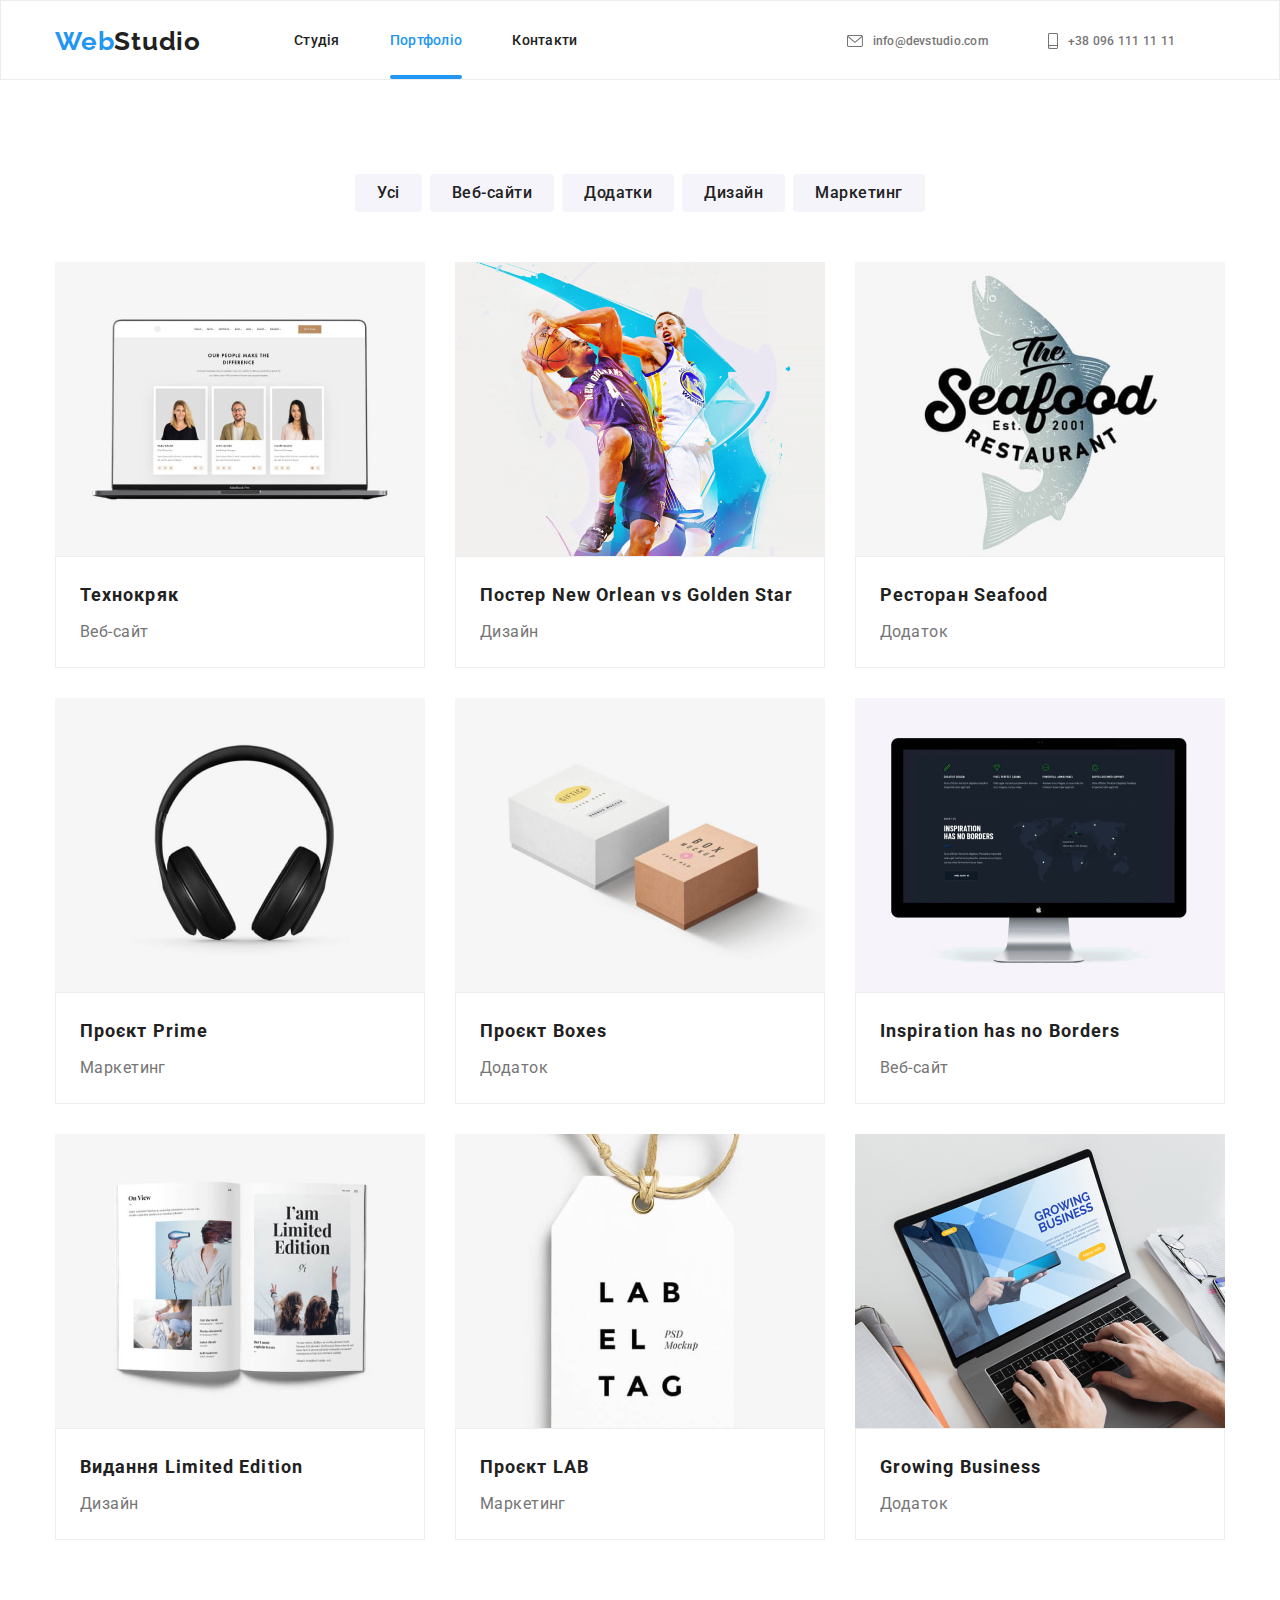
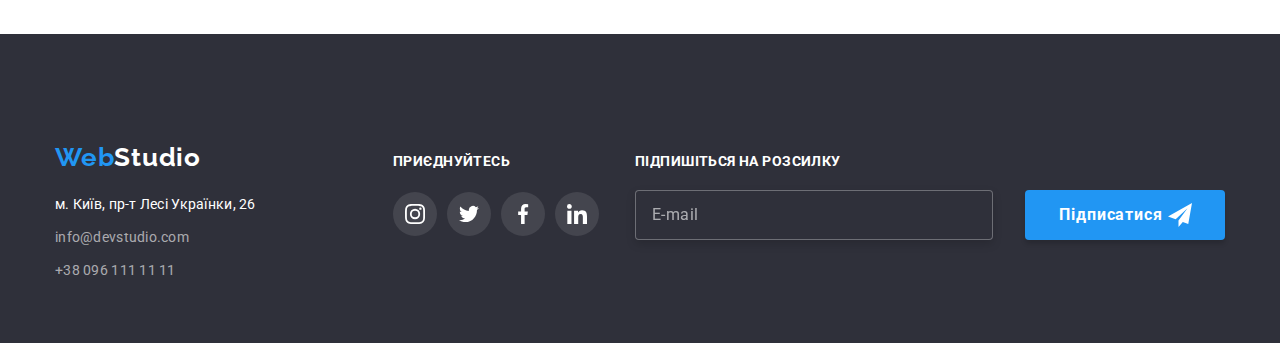
==== commit 0174c905: "wh-08_v10" ====
--- a/portfolio.html
+++ b/portfolio.html
@@ -55,15 +55,17 @@
     </div>
     <!--------------------- мобільне меню --------------------->
     <div class="mob-menu is-hidden" data-menu>
-      <div class="container">
+      <div class="mob-menu_container">
         <div class="mob-menu__top">
           <button data-menu-close type="button" class="mob-menu__close"><svg class="mob-menu__x" width="18px"
               height="18px">
               <use href="./images/symbol.svg#icon-x"></use>
             </svg> </button>
           <ul class="menu-mob__list list">
-            <li class="menu-mob__item"><a href="./index.html" class="menu-mob__link link">Студія</a></li>
-            <li class="menu-mob__item"><a href="./portfolio.html" class="menu-mob__link link">Портфоліо</a></li>
+            <li class="menu-mob__item"><a href="./index.html" class="menu-mob__link link">Студія</a>
+            </li>
+            <li class="menu-mob__item"><a href="./portfolio.html"
+                class="menu-mob__link menu-mob__current link">Портфоліо</a></li>
             <li class="menu-mob__item"><a href="#" class="menu-mob__link link">Контакти</a></li>
           </ul>
         </div>
@@ -84,23 +86,23 @@
           <ul class="menu-soc_list list">
             <li class="menu-soc__item">
               <a href="https://www.instagram.com/video.slivki.tv/" class="menu-soc__link link">
-                instagram
+                Instagram
               </a>
             </li>
             <li class="menu-soc__item">
               <a href="" class="menu-soc__link link">
-                twitter
+                Twitter
               </a>
             </li>
             <li class="menu-soc__item">
               <a href="https://www.facebook.com/slivkaalexandr/" class="menu-soc__link link">
-                facebook
+                Facebook
               </a>
             </li>
             <li class="menu-soc__item">
               <a href="https://www.linkedin.com/in/%D0%B0%D0%BB%D0%B5%D0%BA%D1%81%D0%B0%D0%BD%D0%B4%D1%80-%D1%81%D0%BB%D0%B8%D0%B2%D0%BA%D0%B0-b59072ba/"
                 class="menu-soc__link link">
-                linkedin
+                Linkedin
               </a>
               </a>
             </li>
@@ -132,7 +134,8 @@
                   Все це дозволить
                   відвідувачу отримати
                   вичерпні відомості про компанію чи приватну особу.</p>
-                <img class="img" src="./images/portfolio-img-1.jpg" alt="фото з зображенням ноутбуку" width="370" />
+                <img class="img" src="./images/portfolio/portfolio-img-1.jpg" alt="фото з зображенням ноутбуку"
+                  width="370" />
               </div>
               <div class="portfolio-item">
                 <h2 class="portfolio-title">Технокряк</h2>
@@ -148,7 +151,7 @@
                   це дозволить
                   відвідувачу отримати
                   вичерпні відомості про компанію чи приватну особу.</p>
-                <img src="./images/portfolio-img-2.jpg" alt="фото баскетболист кидає м'яч" width="370" />
+                <img src="./images/portfolio/portfolio-img-2.jpg" alt="фото баскетболист кидає м'яч" width="370" />
               </div>
               <div class="portfolio-item">
                 <h2 class="portfolio-title">Постер New Orlean vs Golden Star</h2>
@@ -164,7 +167,7 @@
                   це дозволить
                   відвідувачу отримати
                   вичерпні відомості про компанію чи приватну особу.</p>
-                <img src="./images/portfolio-img-3.jpg" alt="логотип siafood" width="370" />
+                <img src="./images/portfolio/portfolio-img-3.jpg" alt="логотип siafood" width="370" />
               </div>
               <div class="portfolio-item">
                 <h2 class="portfolio-title">Ресторан Seafood</h2>
@@ -180,7 +183,7 @@
                   це дозволить
                   відвідувачу отримати
                   вичерпні відомості про компанію чи приватну особу.</p>
-                <img src="./images/portfolio-img-4.jpg" alt="фото навушників" width="370" />
+                <img src="./images/portfolio/portfolio-img-4.jpg" alt="фото навушників" width="370" />
               </div>
               <div class="portfolio-item">
                 <h2 class="portfolio-title">Проєкт Prime</h2>
@@ -196,7 +199,7 @@
                   це дозволить
                   відвідувачу отримати
                   вичерпні відомості про компанію чи приватну особу.</p>
-                <img src="./images/portfolio-img-5.jpg" alt="фото упаковочних боксів" width="370" />
+                <img src="./images/portfolio/portfolio-img-5.jpg" alt="фото упаковочних боксів" width="370" />
               </div>
               <div class="portfolio-item">
                 <h2 class="portfolio-title">Проєкт Boxes</h2>
@@ -212,7 +215,7 @@
                   це дозволить
                   відвідувачу отримати
                   вичерпні відомості про компанію чи приватну особу.</p>
-                <img src="./images/portfolio-img-6.jpg" alt="фото комп'ютера Imac" width="370" />
+                <img src="./images/portfolio/portfolio-img-6.jpg" alt="фото комп'ютера Imac" width="370" />
               </div>
               <div class="portfolio-item">
                 <h2 class="portfolio-title">Inspiration has no Borders</h2>
@@ -228,7 +231,7 @@
                   це дозволить
                   відвідувачу отримати
                   вичерпні відомості про компанію чи приватну особу.</p>
-                <img src="./images/portfolio-img-7.jpg" alt="" width="370" />
+                <img src="./images/portfolio/portfolio-img-7.jpg" alt="" width="370" />
               </div>
               <div class="portfolio-item">
                 <h2 class="portfolio-title">Видання Limited Edition</h2>
@@ -244,7 +247,7 @@
                   це дозволить
                   відвідувачу отримати
                   вичерпні відомості про компанію чи приватну особу.</p>
-                <img src="./images/portfolio-img-8.jpg" alt="" width="370" />
+                <img src="./images/portfolio/portfolio-img-8.jpg" alt="" width="370" />
               </div>
               <div class="portfolio-item">
                 <h2 class="portfolio-title">Проєкт LAB</h2>
@@ -260,7 +263,7 @@
                   це дозволить
                   відвідувачу отримати
                   вичерпні відомості про компанію чи приватну особу.</p>
-                <img src="./images/portfolio-img-9.jpg" alt="" width="370" />
+                <img src="./images/portfolio/portfolio-img-9.jpg" alt="" width="370" />
               </div>
               <div class="portfolio-item">
                 <h2 class="portfolio-title">Growing Business</h2>
@@ -340,6 +343,7 @@
       </div>
     </div>
   </footer>
+  <script src="./js/mob-menu.js"></script>
 </body>
 
 </html>--- a/css/main.min.css
+++ b/css/main.min.css
@@ -1 +1 @@
-p,h1,h2,h3,h4,h5,h6{margin:0}ul,ol{margin:0;padding-left:0}button{display:block;cursor:pointer;border:none;border-radius:4px}address{font-style:normal;margin-top:20px}img{display:block}html{box-sizing:border-box}*,*::beffore *::after{box-sizing:inherit}.list{list-style:none;padding-left:0;margin:0}.link{text-decoration:none}body{font-family:Roboto,sans-serif;background-color:#fff;color:#757575;font-size:14px;letter-spacing:.03em}.section__title{margin-top:0;margin-bottom:50px;font-weight:700;font-size:28px;line-height:1.17;text-align:center;color:var(--main-title-color)}@media screen and (min-width: 1200px){.section__title{font-size:36px}}.clients-link,.services__text,.soc-list__link,.check-text span,.check-text,.modal-close,.mob-menu__close{align-items:center;justify-content:center}:root{--main-title-color: #212121;--second-title-color: #757575;--main-btn-color: #2196f3;--main-link-color: #2196f3;--transition-timing-function: cubic-bezier(0.4, 0, 0.2, 1)}.visually-hidden{position:absolute;width:1px;height:1px;margin:-1px;border:0;padding:0;white-space:nowrap;-webkit-clip-path:inset(100%);clip-path:inset(100%);clip:rect(0 0 0 0);overflow:hidden;overflow:hidden}.mob-menu{width:100vw;height:100vh;background-color:#fff;top:0;position:fixed;z-index:1;padding-top:15px;padding-bottom:15px}.mob-menu>.container{height:100%;display:flex;flex-direction:column;justify-content:space-between;overflow:auto}.menu-mob__open{padding:0;margin-right:15px;background-color:rgba(0,0,0,0)}.menu-mob__container{align-items:center;margin-left:auto}@media screen and (min-width: 768px){.menu-mob__container{display:none}}.mob-menu__close{display:block;margin-left:auto;margin-top:22px;margin-right:14px;position:absolute;width:30px;height:30px;right:8px;top:8px;border-radius:50%;background:#fff;border:1px solid rgba(0,0,0,.1);display:flex;cursor:pointer;transition-property:fill,background-color;transition-duration:250ms;transition-timing-function:var(--transition-timing-function)}.menu-mob__list{margin-top:48px;margin-bottom:64px}.menu-mob__item:not(:last-child){margin-bottom:24px}.menu-mob__link{font-weight:500;font-size:40px;line-height:1.17;letter-spacing:.02em;color:#757575}.mob-connect__tel{font-size:34px;line-height:1.18;letter-spacing:.02em;color:#2196f3;display:block;margin-bottom:32px}.mob-connect__mail{font-weight:500;font-size:24px;line-height:1.17;letter-spacing:.02em;color:#757575;display:block;margin-bottom:32px}.menu-soc_list{display:flex;justify-content:center;flex-wrap:wrap}.menu-soc__item{position:relative;display:block;padding:10px}.menu-soc__link{font-weight:500;font-size:18px;line-height:1.22;letter-spacing:.02em;color:#2196f3}.menu-soc__item:not(:last-child)::after{position:absolute;content:"";width:1px;height:22px;background-color:rgba(33,33,33,.2);left:100%;top:50%;transform:translateY(-50%)}.menu-soc__line{background-color:rgba(33,33,33,.2)}.container{margin-left:auto;margin-right:auto;padding:0px 15px}@media screen and (min-width: 768px){.container{max-width:768px}}@media screen and (min-width: 1200px){.container{max-width:1200px}}.logo{font-family:"Raleway",sans-serif;font-style:normal;font-weight:700;font-size:26px;line-height:1.19;letter-spacing:.03em;color:var(--main-link-color);transition-property:color;transition-duration:250ms;transition-timing-function:var(--transition-timing-function)}.logo__icon{color:var(--main-title-color);transition-property:color;transition-duration:250ms;transition-timing-function:var(--transition-timing-function)}.logo:hover .logo__icon,.logo:focus .logo__icon{color:var(--main-link-color)}.btn{display:inline-block;min-width:216px;font-family:inherit;font-weight:700;font-size:16px;line-height:1.88;letter-spacing:.06em;color:#fff;background-color:#2196f3;cursor:pointer;box-shadow:0px 4px 4px rgba(0,0,0,.15);border-radius:4px;padding:10px 32px;border:none;transition-property:color background-color;transition-duration:250ms;transition-timing-function:var(--transition-timing-function)}.btn.primary{color:#fff;background-color:#2196f3}.btn.secondary{color:#2196f3;background-color:#fff}.btn:hover,.btn:focus{color:var(--main-btn-color);background-color:#fff}.modal{height:609px;max-width:450px;width:100%;background:#fff;position:absolute;top:50%;left:50%;box-shadow:0px 1px 3px rgba(0,0,0,.12),0px 1px 1px rgba(0,0,0,.14),0px 2px 1px rgba(0,0,0,.2);border-radius:4px;padding:40px;transform:scale(1) translate(-50%, -50%);transition:transform 250ms cubic-bezier(0.4, 0, 0.2, 1)}@media screen and (min-width: 1200px){.modal{height:581px;width:528px}}.modal-close{position:absolute;width:30px;height:30px;right:8px;top:8px;border-radius:50%;background:#fff;border:1px solid rgba(0,0,0,.1);display:flex;cursor:pointer;transition-property:fill,background-color;transition-duration:250ms;transition-timing-function:var(--transition-timing-function)}.modal-title{font-weight:700;font-size:20px;line-height:1.15;text-align:center;letter-spacing:.03em;color:#212121;margin-bottom:12px}.modal-close:hover{background-color:var(--main-link-color);fill:#fff}.modal-input{width:100%;height:40px;border:1px solid rgba(33,33,33,.2);border-radius:4px;color:#212121;font-size:16px;padding-left:42px;outline:rgba(0,0,0,0);transition-property:border-color;transition-duration:250ms;transition-timing-function:var(--transition-timing-function)}.modal-input::-moz-placeholder{font-size:12px;line-height:1.17;letter-spacing:.01em;color:rgba(117,117,117,.5)}.modal-input:-ms-input-placeholder{font-size:12px;line-height:1.17;letter-spacing:.01em;color:rgba(117,117,117,.5)}.modal-input::placeholder{font-size:12px;line-height:1.17;letter-spacing:.01em;color:rgba(117,117,117,.5)}.modal-label{font-size:12px;line-height:1.17;letter-spacing:.01em;color:#757575;display:block;margin-bottom:4px}.modal-input-icon{position:absolute;left:12px;top:50%;transform:translateY(-50%);transition-property:fill;transition-duration:250ms;transition-timing-function:var(--transition-timing-function)}.modal-input:focus{border-color:var(--main-link-color)}.modal-input:focus+.modal-input-icon{fill:var(--main-link-color)}.modal-textarea-block{display:block;margin-bottom:4px;font-size:12px}.modal-textarea{width:100%;height:120px;border:1px solid rgba(33,33,33,.2);border-radius:4px;display:block;padding:12px 16px;margin-bottom:20px;resize:none;outline:rgba(0,0,0,0);transition-property:border-color;transition-duration:250ms;transition-timing-function:var(--transition-timing-function)}.modal-textarea:focus{border-color:var(--main-link-color)}.modal-textarea::-moz-placeholder{font-size:12px;line-height:1.17;letter-spacing:.01em;color:rgba(117,117,117,.5)}.modal-textarea:-ms-input-placeholder{font-size:12px;line-height:1.17;letter-spacing:.01em;color:rgba(117,117,117,.5)}.modal-textarea::placeholder{font-size:12px;line-height:1.17;letter-spacing:.01em;color:rgba(117,117,117,.5)}.modal-field{margin-bottom:30px}.modal-btn{display:block;margin:0 auto}.input-label{font-size:12px;line-height:1.17;letter-spacing:.01em;color:#757575}.input-label span{margin-bottom:4px;display:block}.input-wrap{position:relative;margin-bottom:10px}.input-check:focus+.check-text span{border-color:var(--main-link-color)}.check-text{font-size:12px;line-height:1.16;letter-spacing:.03em;color:#757575;display:flex;gap:7px}.check-link{color:var(--main-link-color)}.check-text span{width:16px;height:15px;border:2px solid #212121;border-radius:3px;margin-right:5px;display:flex;fill:rgba(0,0,0,0)}.input-check:checked+.check-text span{background-color:var(--main-link-color);border-color:rgba(0,0,0,0);fill:#fff}.backdrop{position:fixed;top:0;left:0;width:100%;height:100%;opacity:1;background-color:rgba(0,0,0,.6);transition-property:opacity,visibility;transition-duration:250ms;transition-timing-function:var(--transition-timing-function)}.backdrop.is-hidden .modal{transform:translate(-50%, -50%) scale(0.7)}.is-hidden{opacity:0;visibility:hidden;pointer-events:none}.subscribe-form{display:flex;position:relative}@media screen and (min-width: 320px){.subscribe-form{justify-content:center;flex-wrap:wrap;gap:20px}}@media screen and (min-width: 768px){.subscribe-form{justify-content:center;flex-wrap:wrap;gap:20px}}.subscribe-title{font-weight:700;font-size:14px;line-height:1.14;letter-spacing:.03em;text-transform:uppercase;color:#fff;margin-bottom:20px}@media screen and (min-width: 768px){.subscribe-title{margin-top:60px}}.subscribe-input{height:50px;padding-left:16px;background-color:#2f303a;border:1px solid rgba(255,255,255,.3);filter:drop-shadow(0px 4px 4px rgba(0, 0, 0, 0.15));border-radius:4px;outline:rgba(0,0,0,0);color:#fff;transition-property:border-color;transition-duration:250ms;transition-timing-function:var(--transition-timing-function)}@media screen and (min-width: 320px){.subscribe-input{width:100%}}@media screen and (min-width: 768px){.subscribe-input{width:450}}@media screen and (min-width: 1200px){.subscribe-input{width:358px;margin-right:12px}}.subscribe-input:focus{border-color:var(--main-link-color)}.subscribe-wrap{height:50px}.subscribe-btn{display:inline-block;position:relative;min-width:200px;height:50px;font-family:inherit;font-weight:700;font-size:16px;line-height:1.88;letter-spacing:.06em;color:#fff;background-color:#2196f3;cursor:pointer;padding-right:34px;box-shadow:0px 4px 4px rgba(0,0,0,.15);border-radius:4px;border:none;transition-property:color,background-color;transition-duration:250ms;transition-timing-function:var(--transition-timing-function)}.subscribe-btn:hover,.subscribe-btn:focus{color:var(--main-btn-color);background-color:#fff}.subscribe-input-icon{fill:#fff;position:absolute;margin-left:5px;top:50%;transform:translateY(-50%);transition-property:fill;transition-duration:250ms;transition-timing-function:var(--transition-timing-function)}.subscribe-btn:hover .subscribe-input-icon{fill:var(--main-btn-color)}input::-moz-placeholder{font-size:16px;line-height:1.25;letter-spacing:.03em;color:rgba(255,255,255,.6)}input:-ms-input-placeholder{font-size:16px;line-height:1.25;letter-spacing:.03em;color:rgba(255,255,255,.6)}input::placeholder{font-size:16px;line-height:1.25;letter-spacing:.03em;color:rgba(255,255,255,.6)}.soc-list{display:flex;justify-content:center;gap:10px}.soc-list__item{width:44px;height:44px}.soc-list__icon{fill:currentColor}.soc-list__link:hover,.soc-list__link:focus{background-color:var(--main-link-color);color:#fff}.soc-list__link{width:100%;height:100%;border-radius:50%;display:flex}.header{border:1px solid #ececec}.header__container{padding:25px 0;display:flex}.header__navigation{display:flex;align-items:center}.header__menu{display:none}@media screen and (min-width: 768px){.header__menu{display:contents;display:flex;margin-left:86px;margin-right:93px}}@media screen and (min-width: 1200px){.header__menu{display:flex;margin-left:93px}}.header__connect{display:none}@media screen and (min-width: 768px){.header__connect{display:contents;display:flex;flex-wrap:wrap;margin-right:50px;font-size:12px;gap:10px}}@media screen and (min-width: 1200px){.header__connect{display:flex;align-items:center;margin-left:auto}}.menu .menu__item:not(:last-child){margin-right:50px}.menu .link{display:block;color:var(--main-title-color);font-weight:500;line-height:1.14;letter-spacing:.02em;transition-property:color;transition-duration:250ms;transition-timing-function:var(--transition-timing-function)}.menu .link:hover,.menu .link:focus{color:#2196f3}.menu li .current{color:var(--main-link-color)}.menu__item{position:relative}.connect .link:hover,.connect .link:focus{color:#2196f3}@media screen and (min-width: 1200px){.connect .connect__item+.connect__item{margin-left:50px}}.connect__link{font-weight:500;line-height:1.14;letter-spacing:.02em;color:var(--second-title-color);display:flex;align-items:center;transition-property:color;transition-duration:250ms;transition-timing-function:var(--transition-timing-function)}.connect__symbol{fill:currentColor;margin-right:10px}.connect__symbol:hover,.connect__symbol:focus{color:#2196f3}.link.current::after{content:"";position:absolute;bottom:-32px;right:0;display:block;width:100%;height:4px;border-radius:2px;background:#2196f3}@media screen and (min-width: 320px){.logo__header{margin-left:15px}}.container__hero{padding:200px 0;align-content:center;height:600px;margin:0 auto}@media screen and (min-width: 1200px){.container__hero{max-width:1600px}}.hero{background:#2f303a;text-align:center;background-repeat:no-repeat;background-position:center;background-size:cover;background-image:linear-gradient(rgba(47, 48, 58, 0.4), rgba(47, 48, 58, 0.4)),url(../images/bg-hero-mob.jpg)}@media(min-device-pixel-ratio: 2),(-webkit-min-device-pixel-ratio: 2),(min-resolution: 192dpi),(min-resolution: 2dppx){.hero{background-image:url("../images/bg-hero-mob-2x.jpg")}}@media screen and (min-width: 768px){.hero{background-image:linear-gradient(rgba(47, 48, 58, 0.4), rgba(47, 48, 58, 0.4)),url(../images/bg-hero-tab.jpg)}}@media screen and (min-width: 768px)and (min-device-pixel-ratio: 2),screen and (min-width: 768px)and (-webkit-min-device-pixel-ratio: 2),screen and (min-width: 768px)and (min-resolution: 192dpi),screen and (min-width: 768px)and (min-resolution: 2dppx){.hero{background-image:url("../images/bg-hero-tab-2x.jpg")}}@media screen and (min-width: 1200px){.hero{background-image:linear-gradient(rgba(47, 48, 58, 0.4), rgba(47, 48, 58, 0.4)),url(../images/bg-hero.jpg)}}@media screen and (min-width: 1200px)and (min-device-pixel-ratio: 2),screen and (min-width: 1200px)and (-webkit-min-device-pixel-ratio: 2),screen and (min-width: 1200px)and (min-resolution: 192dpi),screen and (min-width: 1200px)and (min-resolution: 2dppx){.hero{background-image:url("../images/bg-hero-2x.jpg")}}.hero__title{margin:0 auto;margin-bottom:30px;font-weight:900;text-align:center;letter-spacing:.06em;text-transform:uppercase;color:#fff}@media screen and (min-width: 320px){.hero__title{font-size:26px;line-height:1.61}}@media screen and (min-width: 720px){.hero__title{font-size:26px;line-height:1.61}}@media screen and (min-width: 1200px){.hero__title{width:696px;font-size:44px;line-height:1.36}}.portfolio{padding:94px 0}.portfolio-menu{display:flex;gap:8px;justify-content:center;margin-bottom:50px}.portfolio-list{display:flex;flex-wrap:wrap;gap:30px}.portfolio-title{font-weight:700;font-size:18px;line-height:2;letter-spacing:.06em;color:var(--main-title-color)}.portfolio-subtitle{font-size:16px;line-height:1.88;color:var(--second-title-color);margin-top:4px}.portfolio-item{padding:20px 24px;border:1px solid #eee}.portfolio-btn{font-weight:500;font-size:16px;line-height:1.62;letter-spacing:.03em;text-align:center;color:var(--main-title-color);background-color:#f5f4fa;cursor:pointer;padding:6px 22px;transition-property:color,background-color,box-shadow;transition-duration:250ms;transition-timing-function:var(--transition-timing-function)}.portfolio-btn:hover,.portfolio-btn:focus{color:#fff;background-color:#2196f3;box-shadow:0px 3px 1px rgba(0,0,0,.1),0px 1px 2px rgba(0,0,0,.08),0px 2px 2px rgba(0,0,0,.12)}.portfolio-adress{line-height:1.71;letter-spacing:.02em;color:#fff;transition-property:color;transition-duration:250ms;transition-timing-function:var(--transition-timing-function)}.portfolio-adress:hover,.portfolio-adress:focus{color:#2196f3}.portfolio-contacts{line-height:1.71;letter-spacing:.02em;color:rgba(255,255,255,.6);transition-property:color,box-shadow;transition-duration:250ms;transition-timing-function:var(--transition-timing-function)}.portfolio-contacts:hover,.portfolio-contacts:focus{color:#2196f3}.portfolio-link{display:block;transition-property:box-shadow;transition-duration:250ms;transition-timing-function:var(--transition-timing-function)}.portfolio-link:hover,.portfolio-link:focus{box-shadow:0px 1px 1px rgba(0,0,0,.12),0px 4px 4px rgba(0,0,0,.06),1px 4px 6px rgba(0,0,0,.16)}.portfolio-link:hover .portfolio-text,.portfolio-link:focus .portfolio-text{transform:translateY(0)}.portfolio-block{position:relative;overflow:hidden}.portfolio .img{display:block;max-width:100%;height:auto}.portfolio .flex-element:nth-child(3n){margin-right:0}.portfolio .flex-element{width:370px}.portfolio-text{width:100%;height:100%;position:absolute;background:rgba(33,150,243,.9);transform:translateY(100%);transition-property:transform;transition-duration:250ms;transition-timing-function:var(--transition-timing-function);padding:20px 43px;font-size:18px;line-height:1.56;letter-spacing:.03em;color:#fff}.benefits__container{margin-bottom:0px;margin-top:0;padding:94px 0}.benefits__block{height:120px;max-width:100%;background-color:#f5f4fa;margin-bottom:30px;display:flex;align-items:center;justify-content:center;border-radius:4px}.benefits__title{margin-top:0;margin-bottom:10px;font-weight:700;font-size:14px;line-height:1.14;text-transform:uppercase;color:var(--main-title-color)}@media screen and (min-width: 320px){.benefits__title{width:100%}}@media screen and (min-width: 768px){.benefits__title{width:354px}}@media screen and (min-width: 1200px){.benefits__title{width:270px}}.benefits__subtitle{margin-top:0;margin-bottom:0;line-height:1.71}@media screen and (min-width: 320px){.benefits__subtitle{width:100%}}@media screen and (min-width: 768px){.benefits__subtitle{width:354px}}@media screen and (min-width: 1200px){.benefits__subtitle{width:270px}}.benefits__list{display:flex;flex-wrap:wrap;gap:30px;justify-content:center}@media screen and (min-width: 320px){.benefits__item{width:100%}}@media screen and (min-width: 768px){.benefits__item{width:354px}}@media screen and (min-width: 1200px){.benefits__item{width:270px}}.services__container{padding:94px 0;padding-top:0;display:none}@media screen and (min-width: 1200px){.services__container{display:contents}}.services__list{display:flex;flex-wrap:wrap;gap:30px;justify-content:center}.services__text{font-weight:700;line-height:1.14;text-transform:uppercase;color:#fff;width:100%;height:70px;background-color:rgba(47,48,58,.8);position:absolute;bottom:0;display:flex}.services__item{position:relative}.services__jpg{width:100%}.team-container{padding:94px 0}.team{background:#f5f4fa}.team__list{display:flex;flex-wrap:wrap;gap:30px;justify-content:center}.team__blok{background:#fff;box-shadow:0px 1px 3px rgba(0,0,0,.12),0px 1px 1px rgba(0,0,0,.14),0px 2px 1px rgba(0,0,0,.2);border-radius:0px 0px 4px 4px}.team__text{padding-top:30px;padding-bottom:30px}.team__title{font-size:16px;line-height:1.19;text-align:center;color:var(--main-title-color)}.team__subtitle{font-weight:400;font-size:16px;line-height:1.19;text-align:center;color:var(--second-title-color);margin-top:10px}.team__img{display:block;width:100%}@media screen and (min-width: 768px){.team__img{width:354px}}@media screen and (min-width: 1200px){.team__img{width:270px}}.soc-list__team{margin-top:16px}.team__soc-link{color:#afb1b8;transition-property:background-color,color;transition-duration:250ms;transition-timing-function:var(--transition-timing-function)}.container__clients{padding:94px 15px}@media screen and (min-width: 768px){.container__clients{max-width:768px}}@media screen and (min-width: 1200px){.container__clients{max-width:1200px}}.clients-list{display:flex;flex-wrap:wrap;gap:30px;justify-content:center}.clients-item{height:92px;width:calc((100% - 30px)/2)}@media screen and (min-width: 768px){.clients-item{width:226px}}@media screen and (min-width: 1200px){.clients-item{width:170px}}.clients-link{width:100%;height:100%;fill:#afb1b8;display:flex;border:1px solid #afb1b8;border-radius:5px;transition-property:border-color,fill;transition-duration:250ms;transition-timing-function:var(--transition-timing-function)}.clients-link:hover,.clients-link:focus{border-color:var(--main-link-color);fill:var(--main-btn-color)}.footer{background-color:#2f303a;padding:60px 0}.footer .container{display:flex}@media screen and (min-width: 320px){.footer .container{max-width:480px;gap:60px;text-align:center;justify-content:center;flex-wrap:wrap}}@media screen and (min-width: 768px){.footer .container{max-width:768px;text-align:center;gap:0}}@media screen and (min-width: 1200px){.footer .container{max-width:1200px;align-items:baseline;text-align:left}}.footer-link{font-style:normal}@media screen and (min-width: 1200px){.footer-link{width:232px;margin-right:70px}}.footer-logo{color:#fff;transition-property:color;transition-duration:250ms;transition-timing-function:var(--transition-timing-function)}.footer-item:not(:last-child){margin-bottom:9px}.footer-title{font-weight:700;font-size:14px;line-height:1.14;letter-spacing:.03em;text-transform:uppercase;color:#fff}@media screen and (min-width: 768px){.footer-soc{margin-left:165px}}@media screen and (min-width: 1200px){.footer-soc{max-width:1200px;margin-right:auto;margin-left:auto}}.logo:hover .footer-logo,.logo:focus .footer-logo{color:var(--main-link-color)}.soc-link__footer{color:#fff;background-color:rgba(255,255,255,.1);transition-property:background-color;transition-duration:250ms;transition-timing-function:var(--transition-timing-function)}.soc-link__footer:hover,.soc-link__footer:focus{background-color:var(--main-link-color)}.soc-list__footer{margin-top:22px}/*# sourceMappingURL=main.min.css.map */+p,h1,h2,h3,h4,h5,h6{margin:0}ul,ol{margin:0;padding-left:0}button{display:block;cursor:pointer;border:none;border-radius:4px}address{font-style:normal;margin-top:20px}img{display:block}html{box-sizing:border-box}*,*::beffore *::after{box-sizing:inherit}.list{list-style:none;padding-left:0;margin:0}.link{text-decoration:none}body{font-family:Roboto,sans-serif;background-color:#fff;color:#757575;font-size:14px;letter-spacing:.03em}.section__title{margin-top:0;margin-bottom:50px;font-weight:700;font-size:28px;line-height:1.17;text-align:center;color:var(--main-title-color)}@media screen and (min-width: 1200px){.section__title{font-size:36px}}.clients-link,.services__text,.soc-list__link,.check-text span,.check-text,.modal-close,.mob-menu__close{align-items:center;justify-content:center}:root{--main-title-color: #212121;--second-title-color: #757575;--main-btn-color: #2196f3;--main-link-color: #2196f3;--transition-timing-function: cubic-bezier(0.4, 0, 0.2, 1)}.visually-hidden{position:absolute;width:1px;height:1px;margin:-1px;border:0;padding:0;white-space:nowrap;-webkit-clip-path:inset(100%);clip-path:inset(100%);clip:rect(0 0 0 0);overflow:hidden;overflow:hidden}.mob-menu{width:100vw;height:100vh;background-color:#fff;top:0;position:fixed;top:0;left:0;z-index:1;padding-top:15px;padding-bottom:15px}.mob-menu>.mob-menu_container{height:100%;display:flex;flex-direction:column;justify-content:space-between;overflow:auto}.mob-menu_container{padding-left:40px}.menu-mob__open{padding:0;margin-right:15px;background-color:rgba(0,0,0,0)}.menu-mob__container{align-items:center;margin-left:auto}@media screen and (min-width: 768px){.menu-mob__container{display:none}}.mob-menu__close{display:block;margin-left:auto;margin-top:22px;margin-right:14px;position:absolute;width:30px;height:30px;right:8px;top:8px;border-radius:50%;background:#fff;border:1px solid rgba(0,0,0,.1);display:flex;cursor:pointer;transition-property:fill,background-color;transition-duration:250ms;transition-timing-function:var(--transition-timing-function)}.mob-menu__close:hover,.mob-menu__close:focus{fill:#fff;background-color:#2196f3}.menu-mob__list{margin-top:48px;margin-bottom:64px}.menu-mob__item:not(:last-child){margin-bottom:24px}.menu-mob__link{font-weight:500;font-size:40px;line-height:1.17;letter-spacing:.02em;color:#212121}.menu-mob__current{color:#2196f3}.mob-connect__tel{font-size:34px;line-height:1.18;letter-spacing:.02em;color:#2196f3;display:block;margin-bottom:32px}.mob-connect__mail{font-weight:500;font-size:24px;line-height:1.17;letter-spacing:.02em;color:#757575;display:block;margin-bottom:32px}.menu-soc_list{display:flex;flex-wrap:wrap}.menu-soc__item{position:relative;display:block}.menu-soc__item:not(:last-child){padding-right:10px}.menu-soc__item:not(:first-child){padding-left:10px}.menu-soc__link{font-weight:500;font-size:18px;line-height:1.22;letter-spacing:.02em;color:#2196f3}.menu-soc__item:not(:last-child)::after{position:absolute;content:"";width:1px;height:22px;background-color:rgba(33,33,33,.2);left:100%;top:50%;transform:translateY(-50%)}.menu-soc__line{background-color:rgba(33,33,33,.2)}.container{width:100%;padding:0 15px;margin:0 auto}@media screen and (min-width: 480px){.container{width:480px}}@media screen and (min-width: 768px){.container{width:768px}}@media screen and (min-width: 1200px){.container{width:1200px}}.logo{font-family:"Raleway",sans-serif;font-style:normal;font-weight:700;letter-spacing:.03em;color:var(--main-link-color);transition-property:color;transition-duration:250ms;transition-timing-function:var(--transition-timing-function);font-size:24px;line-height:1.17}@media screen and (min-width: 1200px){.logo{font-size:26px;line-height:1.19}}.logo__icon{color:var(--main-title-color);transition-property:color;transition-duration:250ms;transition-timing-function:var(--transition-timing-function)}.logo:hover .logo__icon,.logo:focus .logo__icon{color:var(--main-link-color)}.btn{display:inline-block;min-width:216px;font-family:inherit;font-weight:700;font-size:16px;line-height:1.88;letter-spacing:.06em;color:#fff;background-color:#2196f3;cursor:pointer;box-shadow:0px 4px 4px rgba(0,0,0,.15);border-radius:4px;padding:10px 32px;border:none;transition-property:color background-color;transition-duration:250ms;transition-timing-function:var(--transition-timing-function)}.btn.primary{color:#fff;background-color:#2196f3}.btn.secondary{color:#2196f3;background-color:#fff}.btn:hover,.btn:focus{color:var(--main-btn-color);background-color:#fff}.modal{height:609px;max-width:450px;width:100%;background:#fff;position:absolute;top:50%;left:50%;box-shadow:0px 1px 3px rgba(0,0,0,.12),0px 1px 1px rgba(0,0,0,.14),0px 2px 1px rgba(0,0,0,.2);border-radius:4px;padding:40px;transform:scale(1) translate(-50%, -50%);transition:transform 250ms cubic-bezier(0.4, 0, 0.2, 1)}@media screen and (min-width: 1200px){.modal{height:581px;width:528px}}.modal-close{position:absolute;width:30px;height:30px;right:8px;top:8px;border-radius:50%;background:#fff;border:1px solid rgba(0,0,0,.1);display:flex;cursor:pointer;transition-property:fill,background-color;transition-duration:250ms;transition-timing-function:var(--transition-timing-function)}.modal-title{font-weight:700;font-size:20px;line-height:1.15;text-align:center;letter-spacing:.03em;color:#212121;margin-bottom:12px}.modal-close:hover{background-color:var(--main-link-color);fill:#fff}.modal-input{width:100%;height:40px;border:1px solid rgba(33,33,33,.2);border-radius:4px;color:#212121;font-size:16px;padding-left:42px;outline:rgba(0,0,0,0);transition-property:border-color;transition-duration:250ms;transition-timing-function:var(--transition-timing-function)}.modal-input::-moz-placeholder{font-size:12px;line-height:1.17;letter-spacing:.01em;color:rgba(117,117,117,.5)}.modal-input:-ms-input-placeholder{font-size:12px;line-height:1.17;letter-spacing:.01em;color:rgba(117,117,117,.5)}.modal-input::placeholder{font-size:12px;line-height:1.17;letter-spacing:.01em;color:rgba(117,117,117,.5)}.modal-label{font-size:12px;line-height:1.17;letter-spacing:.01em;color:#757575;display:block;margin-bottom:4px}.modal-input-icon{position:absolute;left:12px;top:50%;transform:translateY(-50%);transition-property:fill;transition-duration:250ms;transition-timing-function:var(--transition-timing-function)}.modal-input:focus{border-color:var(--main-link-color)}.modal-input:focus+.modal-input-icon{fill:var(--main-link-color)}.modal-textarea-block{display:block;margin-bottom:4px;font-size:12px}.modal-textarea{width:100%;height:120px;border:1px solid rgba(33,33,33,.2);border-radius:4px;display:block;padding:12px 16px;margin-bottom:20px;resize:none;outline:rgba(0,0,0,0);transition-property:border-color;transition-duration:250ms;transition-timing-function:var(--transition-timing-function)}.modal-textarea:focus{border-color:var(--main-link-color)}.modal-textarea::-moz-placeholder{font-size:12px;line-height:1.17;letter-spacing:.01em;color:rgba(117,117,117,.5)}.modal-textarea:-ms-input-placeholder{font-size:12px;line-height:1.17;letter-spacing:.01em;color:rgba(117,117,117,.5)}.modal-textarea::placeholder{font-size:12px;line-height:1.17;letter-spacing:.01em;color:rgba(117,117,117,.5)}.modal-field{margin-bottom:30px}.modal-btn{display:block;margin:0 auto}.input-label{font-size:12px;line-height:1.17;letter-spacing:.01em;color:#757575}.input-label span{margin-bottom:4px;display:block}.input-wrap{position:relative;margin-bottom:10px}.input-check:focus+.check-text span{border-color:var(--main-link-color)}.check-text{font-size:12px;line-height:1.16;letter-spacing:.03em;color:#757575;display:flex;gap:7px}.check-link{color:var(--main-link-color)}.check-text span{width:16px;height:15px;border:2px solid #212121;border-radius:3px;margin-right:5px;display:flex;fill:rgba(0,0,0,0)}.input-check:checked+.check-text span{background-color:var(--main-link-color);border-color:rgba(0,0,0,0);fill:#fff}.backdrop{position:fixed;top:0;left:0;width:100%;height:100%;opacity:1;background-color:rgba(0,0,0,.6);transition-property:opacity,visibility;transition-duration:250ms;transition-timing-function:var(--transition-timing-function)}.backdrop.is-hidden .modal{transform:translate(-50%, -50%) scale(0.7)}.is-hidden{opacity:0;visibility:hidden;pointer-events:none}.subscribe-form{display:flex;position:relative}@media screen and (min-width: 320px){.subscribe-form{justify-content:center;flex-wrap:wrap;gap:20px}}@media screen and (min-width: 768px){.subscribe-form{justify-content:center;flex-wrap:wrap;gap:20px}}.subscribe-title{font-weight:700;font-size:14px;line-height:1.14;letter-spacing:.03em;text-transform:uppercase;color:#fff;margin-bottom:20px}@media screen and (min-width: 768px){.subscribe-title{margin-top:60px}}.subscribe-input{height:50px;padding-left:16px;background-color:#2f303a;border:1px solid rgba(255,255,255,.3);filter:drop-shadow(0px 4px 4px rgba(0, 0, 0, 0.15));border-radius:4px;outline:rgba(0,0,0,0);color:#fff;transition-property:border-color;transition-duration:250ms;transition-timing-function:var(--transition-timing-function)}@media screen and (min-width: 320px){.subscribe-input{width:100%}}@media screen and (min-width: 768px){.subscribe-input{width:450}}@media screen and (min-width: 1200px){.subscribe-input{width:358px;margin-right:12px}}.subscribe-input:focus{border-color:var(--main-link-color)}.subscribe-wrap{height:50px}.subscribe-btn{display:inline-block;position:relative;min-width:200px;height:50px;font-family:inherit;font-weight:700;font-size:16px;line-height:1.88;letter-spacing:.06em;color:#fff;background-color:#2196f3;cursor:pointer;padding-right:34px;box-shadow:0px 4px 4px rgba(0,0,0,.15);border-radius:4px;border:none;transition-property:color,background-color;transition-duration:250ms;transition-timing-function:var(--transition-timing-function)}.subscribe-btn:hover,.subscribe-btn:focus{color:var(--main-btn-color);background-color:#fff}.subscribe-input-icon{fill:#fff;position:absolute;margin-left:5px;top:50%;transform:translateY(-50%);transition-property:fill;transition-duration:250ms;transition-timing-function:var(--transition-timing-function)}.subscribe-btn:hover .subscribe-input-icon{fill:var(--main-btn-color)}input::-moz-placeholder{font-size:16px;line-height:1.25;letter-spacing:.03em;color:rgba(255,255,255,.6)}input:-ms-input-placeholder{font-size:16px;line-height:1.25;letter-spacing:.03em;color:rgba(255,255,255,.6)}input::placeholder{font-size:16px;line-height:1.25;letter-spacing:.03em;color:rgba(255,255,255,.6)}.soc-list{display:flex;justify-content:center;gap:10px}.soc-list__item{width:44px;height:44px}.soc-list__icon{fill:currentColor}.soc-list__link:hover,.soc-list__link:focus{background-color:var(--main-link-color);color:#fff}.soc-list__link{width:100%;height:100%;border-radius:50%;display:flex}.header{height:60px;border:1px solid #ececec}@media screen and (min-width: 768px){.header{height:80px;border:1px solid #ececec}}.header__container{display:flex;padding-top:12px}@media screen and (min-width: 768px){.header__container{padding-top:21px}}@media screen and (min-width: 1200px){.header__container{padding-top:25px}}.header__navigation{display:flex;align-items:center}.header__menu{display:none}@media screen and (min-width: 768px){.header__menu{display:contents;display:flex;margin-left:86px;margin-right:93px}}@media screen and (min-width: 1200px){.header__menu{display:flex;margin-left:93px}}.header__connect{display:none}@media screen and (min-width: 768px){.header__connect{display:contents;display:flex;flex-wrap:wrap;margin-right:50px;font-size:12px;gap:10px}}@media screen and (min-width: 1200px){.header__connect{display:flex;align-items:center;margin-left:auto}}.menu .menu__item:not(:last-child){margin-right:50px}.menu .link{display:block;color:var(--main-title-color);font-weight:500;line-height:1.14;letter-spacing:.02em;transition-property:color;transition-duration:250ms;transition-timing-function:var(--transition-timing-function)}.menu .link:hover,.menu .link:focus{color:#2196f3}.menu li .current{color:var(--main-link-color)}.menu__item{position:relative}.connect .link:hover,.connect .link:focus{color:#2196f3}@media screen and (min-width: 1200px){.connect .connect__item+.connect__item{margin-left:50px}}.connect__link{font-weight:500;line-height:1.14;letter-spacing:.02em;color:var(--second-title-color);display:flex;align-items:center;transition-property:color;transition-duration:250ms;transition-timing-function:var(--transition-timing-function)}.connect__symbol{fill:currentColor;margin-right:10px}.connect__symbol:hover,.connect__symbol:focus{color:#2196f3}.link.current::after{content:"";position:absolute;right:0;display:block;width:100%;height:4px;border-radius:2px;background:#2196f3}@media screen and (min-width: 768px){.link.current::after{bottom:-28px}}@media screen and (min-width: 1200px){.link.current::after{bottom:-30px}}.container__hero{align-content:center;margin:0 auto;max-width:1600px}@media screen and (min-width: 320px){.container__hero{padding:118px 0}}@media screen and (min-width: 768px){.container__hero{height:400px}}@media screen and (min-width: 1200px){.container__hero{height:600px;padding:200px 0}}.hero{background:#2f303a;text-align:center;background-repeat:no-repeat;background-position:center;background-size:cover;background-image:linear-gradient(rgba(47, 48, 58, 0.4), rgba(47, 48, 58, 0.4)),url(../images/bg-hero-mob.jpg)}@media(min-device-pixel-ratio: 2),(-webkit-min-device-pixel-ratio: 2),(min-resolution: 192dpi),(min-resolution: 2dppx){.hero{background-image:url("../images/bg-hero-mob-2x.jpg")}}@media screen and (min-width: 768px){.hero{background-image:linear-gradient(rgba(47, 48, 58, 0.4), rgba(47, 48, 58, 0.4)),url(../images/bg-hero-tab.jpg)}}@media screen and (min-width: 768px)and (min-device-pixel-ratio: 2),screen and (min-width: 768px)and (-webkit-min-device-pixel-ratio: 2),screen and (min-width: 768px)and (min-resolution: 192dpi),screen and (min-width: 768px)and (min-resolution: 2dppx){.hero{background-image:url("../images/bg-hero-tab-2x.jpg")}}@media screen and (min-width: 1200px){.hero{background-image:linear-gradient(rgba(47, 48, 58, 0.4), rgba(47, 48, 58, 0.4)),url(../images/bg-hero.jpg)}}@media screen and (min-width: 1200px)and (min-device-pixel-ratio: 2),screen and (min-width: 1200px)and (-webkit-min-device-pixel-ratio: 2),screen and (min-width: 1200px)and (min-resolution: 192dpi),screen and (min-width: 1200px)and (min-resolution: 2dppx){.hero{background-image:url("../images/bg-hero-2x.jpg")}}.hero__title{margin:0 auto;font-weight:900;text-align:center;letter-spacing:.06em;text-transform:uppercase;color:#fff}@media screen and (min-width: 320px){.hero__title{font-size:26px;line-height:1.61;margin-bottom:30px}}@media screen and (min-width: 720px){.hero__title{font-size:26px;line-height:1.61;margin-bottom:40px}}@media screen and (min-width: 1200px){.hero__title{width:696px;font-size:44px;line-height:1.36;margin-bottom:30px}}.portfolio{padding:94px 0}.portfolio-menu{display:flex;flex-wrap:wrap;gap:8px;justify-content:center;margin-bottom:50px}.portfolio-list{display:flex;flex-wrap:wrap;gap:30px}.portfolio-title{font-weight:700;font-size:18px;line-height:2;letter-spacing:.06em;color:var(--main-title-color)}.portfolio-subtitle{font-size:16px;line-height:1.88;color:var(--second-title-color);margin-top:4px}.portfolio-item{padding:20px 24px;border:1px solid #eee}.portfolio-btn{font-weight:500;font-size:16px;line-height:1.62;letter-spacing:.03em;text-align:center;color:var(--main-title-color);background-color:#f5f4fa;cursor:pointer;padding:6px 22px;transition-property:color,background-color,box-shadow;transition-duration:250ms;transition-timing-function:var(--transition-timing-function)}.portfolio-btn:hover,.portfolio-btn:focus{color:#fff;background-color:#2196f3;box-shadow:0px 3px 1px rgba(0,0,0,.1),0px 1px 2px rgba(0,0,0,.08),0px 2px 2px rgba(0,0,0,.12)}.portfolio-adress{line-height:1.71;letter-spacing:.02em;color:#fff;transition-property:color;transition-duration:250ms;transition-timing-function:var(--transition-timing-function)}.portfolio-adress:hover,.portfolio-adress:focus{color:#2196f3}.portfolio-contacts{line-height:1.71;letter-spacing:.02em;color:rgba(255,255,255,.6);transition-property:color,box-shadow;transition-duration:250ms;transition-timing-function:var(--transition-timing-function)}.portfolio-contacts:hover,.portfolio-contacts:focus{color:#2196f3}.portfolio-link{display:block;transition-property:box-shadow;transition-duration:250ms;transition-timing-function:var(--transition-timing-function)}.portfolio-link:hover,.portfolio-link:focus{box-shadow:0px 1px 1px rgba(0,0,0,.12),0px 4px 4px rgba(0,0,0,.06),1px 4px 6px rgba(0,0,0,.16)}.portfolio-link:hover .portfolio-text,.portfolio-link:focus .portfolio-text{transform:translateY(0)}.portfolio-block{position:relative;overflow:hidden}.portfolio .img{display:block;max-width:100%;height:auto}.portfolio .flex-element:nth-child(3n){margin-right:0}.portfolio .flex-element{width:370px}.portfolio-text{width:100%;height:100%;position:absolute;background:rgba(33,150,243,.9);transform:translateY(100%);transition-property:transform;transition-duration:250ms;transition-timing-function:var(--transition-timing-function);padding:20px 43px;font-size:18px;line-height:1.56;letter-spacing:.03em;color:#fff}.benefits__container{margin-bottom:0px;margin-top:0}@media screen and (min-width: 320px){.benefits__container{padding:60px 0}}@media screen and (min-width: 1200px){.benefits__container{padding:94px 0}}.benefits__block{height:120px;max-width:100%;background-color:#f5f4fa;margin-bottom:30px;display:flex;align-items:center;justify-content:center;border-radius:4px}.benefits__title{margin-top:0;margin-bottom:10px;font-weight:700;font-size:14px;line-height:1.14;text-transform:uppercase;color:var(--main-title-color)}@media screen and (min-width: 320px){.benefits__title{width:100%;text-align:center}}@media screen and (min-width: 768px){.benefits__title{width:354px;text-align:start}}@media screen and (min-width: 1200px){.benefits__title{width:270px}}.benefits__subtitle{margin-top:0;margin-bottom:0;line-height:1.71}@media screen and (min-width: 320px){.benefits__subtitle{width:100%}}@media screen and (min-width: 768px){.benefits__subtitle{width:354px}}@media screen and (min-width: 1200px){.benefits__subtitle{width:270px}}.benefits__list{display:flex;flex-wrap:wrap;gap:30px;justify-content:center}@media screen and (min-width: 320px){.benefits__item{width:100%}}@media screen and (min-width: 768px){.benefits__item{width:354px}}@media screen and (min-width: 1200px){.benefits__item{width:270px}}.services__container{padding:94px 0;padding-top:0;display:none}@media screen and (min-width: 1200px){.services__container{display:contents}}.services__list{display:flex;flex-wrap:wrap;gap:30px;justify-content:center}.services__text{font-weight:700;line-height:1.14;text-transform:uppercase;color:#fff;width:100%;height:70px;background-color:rgba(47,48,58,.8);position:absolute;bottom:0;display:flex}.services__item{position:relative}.services__jpg{width:100%}@media screen and (min-width: 320px){.team-container{padding:60px 0}}@media screen and (min-width: 1200px){.team-container{padding:94px 0}}.team{background:#f5f4fa}.team__list{display:flex;flex-wrap:wrap;gap:30px;justify-content:center}.team__blok{background:#fff;box-shadow:0px 1px 3px rgba(0,0,0,.12),0px 1px 1px rgba(0,0,0,.14),0px 2px 1px rgba(0,0,0,.2);border-radius:0px 0px 4px 4px}.team__text{padding-top:30px;padding-bottom:30px}.team__title{font-size:16px;line-height:1.19;text-align:center;color:var(--main-title-color)}.team__subtitle{font-weight:400;font-size:16px;line-height:1.19;text-align:center;color:var(--second-title-color);margin-top:10px}.team__img{display:block;width:100%}@media screen and (min-width: 768px){.team__img{width:354px}}@media screen and (min-width: 1200px){.team__img{width:270px}}.soc-list__team{margin-top:16px}.team__soc-link{color:#afb1b8;transition-property:background-color,color;transition-duration:250ms;transition-timing-function:var(--transition-timing-function)}@media screen and (min-width: 320px){.container__clients{max-width:768px;padding:60px 15px}}@media screen and (min-width: 768px){.container__clients{max-width:768px}}@media screen and (min-width: 1200px){.container__clients{max-width:1200px;padding:94px 15px}}.clients-list{display:flex;flex-wrap:wrap;gap:30px;justify-content:center}.clients-item{height:92px;width:calc((100% - 30px)/2)}@media screen and (min-width: 768px){.clients-item{width:226px}}@media screen and (min-width: 1200px){.clients-item{width:170px}}.clients-link{width:100%;height:100%;fill:#afb1b8;display:flex;border:1px solid #afb1b8;border-radius:5px;transition-property:border-color,fill;transition-duration:250ms;transition-timing-function:var(--transition-timing-function)}.clients-link:hover,.clients-link:focus{border-color:var(--main-link-color);fill:var(--main-btn-color)}.footer{background-color:#2f303a;padding:60px 0}.footer .container{display:flex}@media screen and (min-width: 320px){.footer .container{max-width:480px;gap:60px;text-align:center;justify-content:center;flex-wrap:wrap}}@media screen and (min-width: 768px){.footer .container{max-width:768px;text-align:center;gap:0}}@media screen and (min-width: 1200px){.footer .container{max-width:1200px;align-items:baseline;text-align:left}}.footer-link{font-style:normal}@media screen and (min-width: 1200px){.footer-link{width:232px;margin-right:70px}}.footer-logo{color:#fff;transition-property:color;transition-duration:250ms;transition-timing-function:var(--transition-timing-function)}.footer-item:not(:last-child){margin-bottom:9px}.footer-title{font-weight:700;font-size:14px;line-height:1.14;letter-spacing:.03em;text-transform:uppercase;color:#fff}@media screen and (min-width: 768px){.footer-soc{margin-left:165px}}@media screen and (min-width: 1200px){.footer-soc{max-width:1200px;margin-right:auto;margin-left:auto}}.logo:hover .footer-logo,.logo:focus .footer-logo{color:var(--main-link-color)}.soc-link__footer{color:#fff;background-color:rgba(255,255,255,.1);transition-property:background-color;transition-duration:250ms;transition-timing-function:var(--transition-timing-function)}.soc-link__footer:hover,.soc-link__footer:focus{background-color:var(--main-link-color)}.soc-list__footer{margin-top:22px}/*# sourceMappingURL=main.min.css.map */